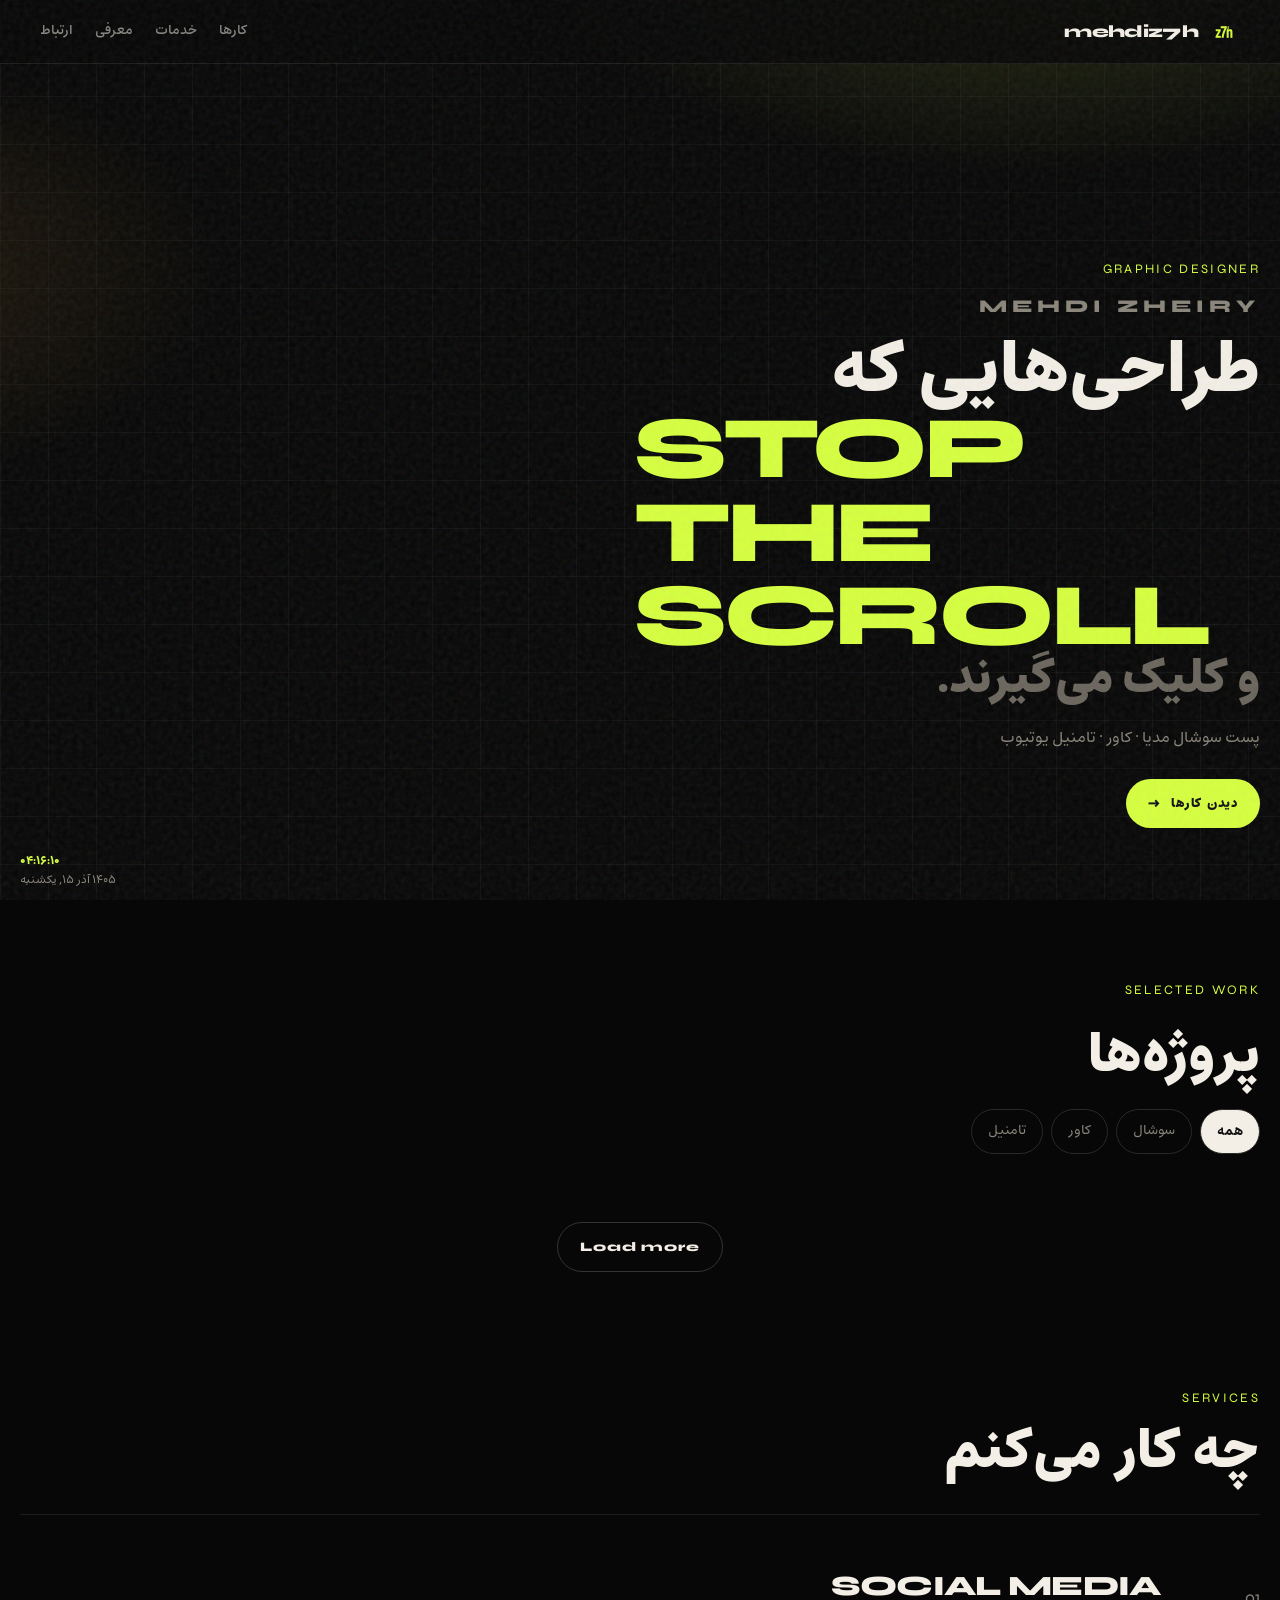
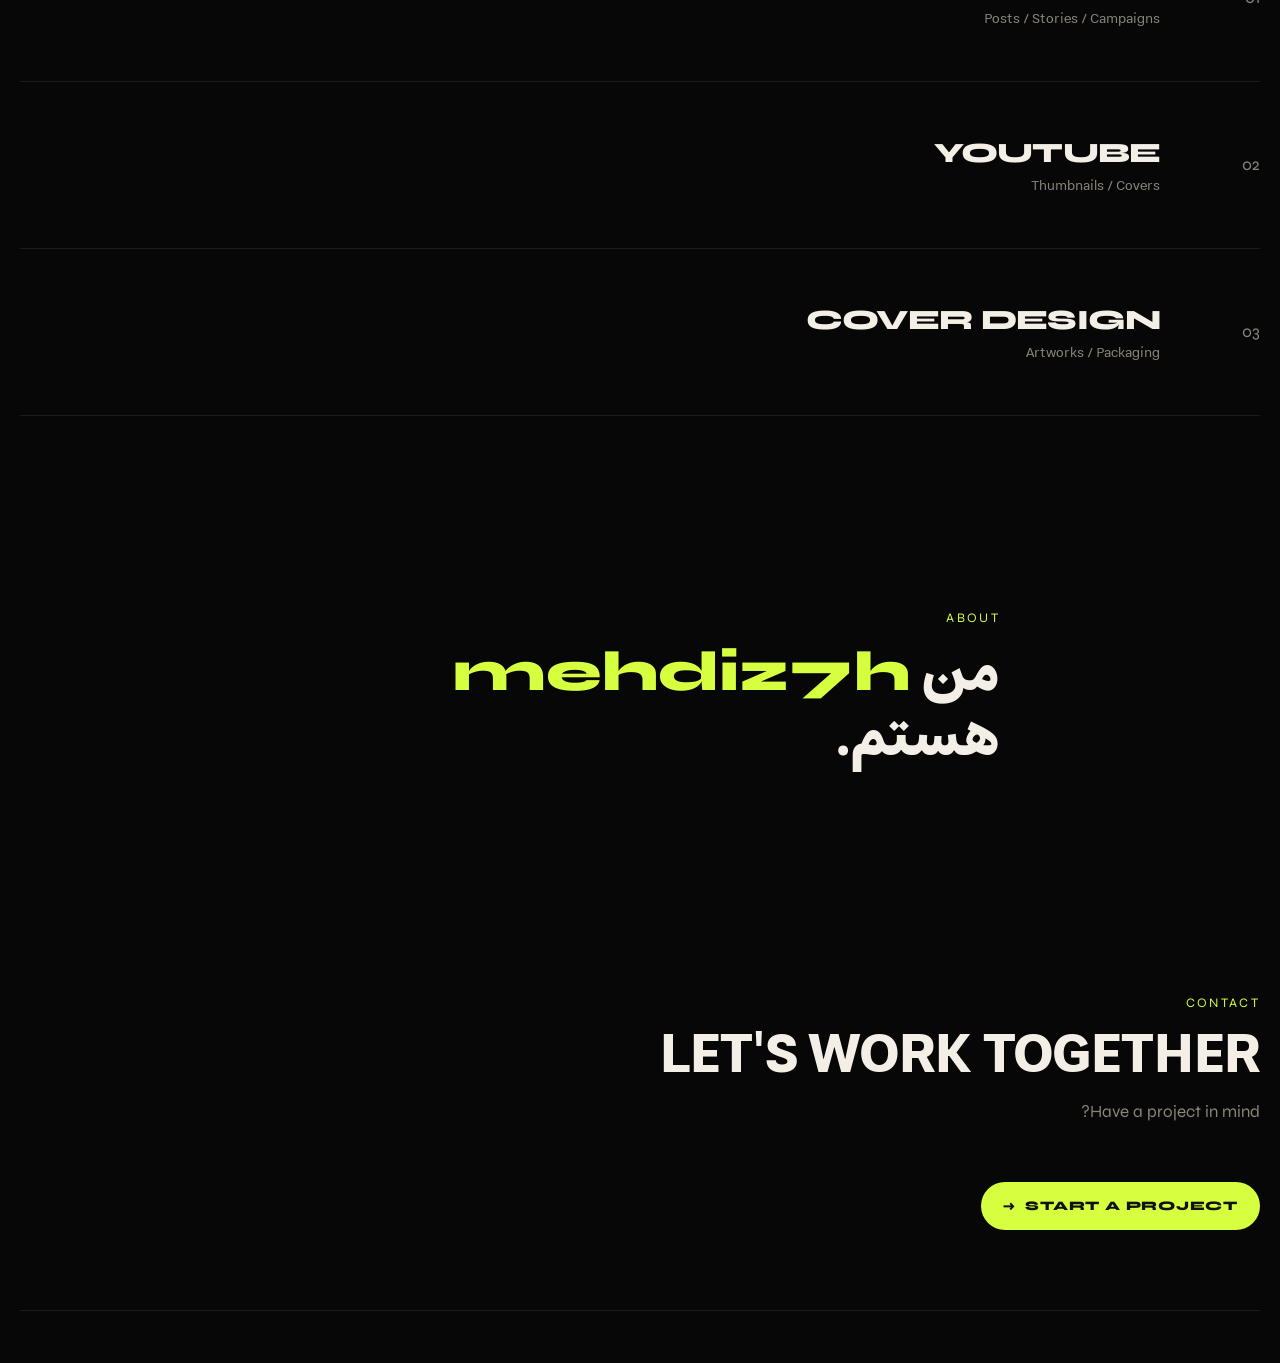
==== index.html @ a8fa2d60 "Fix hero collage ratios, restore grain/green wash, featured works in admin" ====
<!DOCTYPE html>
<html lang="fa" dir="rtl">
<head>
  <meta charset="UTF-8" />
  <meta name="viewport" content="width=device-width, initial-scale=1, viewport-fit=cover" />
  <title>MEHDI ZHEIRY — Graphic Designer</title>
  <meta name="description" content="Graphic designer — social posts, covers, YouTube thumbnails. mehdiz7h" />
  <meta property="og:title" content="MEHDI ZHEIRY — Graphic Designer" />
  <meta property="og:description" content="Social · Cover · YouTube. طراحی‌هایی که STOP THE SCROLL." />
  <meta property="og:image" content="/images/og.jpg" />
  <meta property="og:type" content="website" />
  <meta name="twitter:card" content="summary_large_image" />
  <link rel="icon" href="images/favicon.png" id="favicon" />
  <link rel="apple-touch-icon" href="images/apple-touch.png" />
  <link rel="preconnect" href="https://fonts.googleapis.com" />
  <link rel="preconnect" href="https://fonts.gstatic.com" crossorigin />
  <link href="https://fonts.googleapis.com/css2?family=Syne:wght@500;600;700;800&display=swap" rel="stylesheet" />
  <link rel="stylesheet" href="styles.css" />
</head>
<body>
  <div class="noise" aria-hidden="true"></div>
  <div class="progress" id="progress" aria-hidden="true"></div>
  <div class="cursor" id="cursor" aria-hidden="true"><span>VIEW<br>PROJECT</span></div>

  <header class="nav" id="nav">
    <a class="logo" href="#top">
      <img src="images/logo.png" alt="" id="logoimg" width="36" height="36" />
      <span id="brand">mehdiz7h</span>
    </a>
    <nav>
      <a href="#work" data-nav="work">کارها</a>
      <a href="#services" data-nav="services">خدمات</a>
      <a href="#about" data-nav="about">معرفی</a>
      <a href="#contact" data-nav="contact">ارتباط</a>
    </nav>
  </header>

  <main id="top">
    <section class="hero reveal">
      <div class="hero-copy">
        <p class="meta" id="eyebrow_en">Graphic Designer</p>
        <p class="display-name">MEHDI ZHEIRY</p>
        <h1>
          <span class="line fa" id="line1">طراحی‌هایی که</span>
          <span class="line en" id="line2" dir="ltr">STOP THE SCROLL</span>
          <span class="line fa faint" id="line3">و کلیک می‌گیرند.</span>
        </h1>
        <p class="lede" id="hero_meta">پست سوشال مدیا · کاور · تامنیل یوتیوب</p>
        <a class="btn" href="#work">دیدن کارها <span class="arr" aria-hidden="true">→</span></a>
      </div>
      <div class="hero-art" id="hero_art" aria-hidden="true"></div>
    </section>

    <section id="work" class="work">
      <div class="section-head reveal">
        <p class="kicker" id="work_kicker">Selected Work</p>
        <h2 id="work_title">پروژه‌ها</h2>
        <div class="filters" role="tablist">
          <button class="is-on" data-filter="all">همه</button>
          <button data-filter="social">سوشال</button>
          <button data-filter="cover">کاور</button>
          <button data-filter="yt">تامنیل</button>
        </div>
      </div>
      <div class="masonry" id="grid"></div>
      <div class="center">
        <button class="btn ghost" type="button" id="more">Load more</button>
      </div>
    </section>

    <section id="services" class="services">
      <p class="kicker reveal">Services</p>
      <h2 class="reveal">چه کار می‌کنم</h2>
      <div class="svc-rows">
        <a class="svc" href="#work" data-filter-jump="social">
          <span class="num">01</span>
          <div>
            <h3>SOCIAL MEDIA</h3>
            <p>Posts / Stories / Campaigns</p>
          </div>
          <img src="images/work-orange.webp" alt="" />
        </a>
        <a class="svc" href="#work" data-filter-jump="yt">
          <span class="num">02</span>
          <div>
            <h3>YOUTUBE</h3>
            <p>Thumbnails / Covers</p>
          </div>
          <img src="images/work-yt-subs.webp" alt="" />
        </a>
        <a class="svc" href="#work" data-filter-jump="cover">
          <span class="num">03</span>
          <div>
            <h3>COVER DESIGN</h3>
            <p>Artworks / Packaging</p>
          </div>
          <img src="images/cover-01.webp" alt="" />
        </a>
      </div>
    </section>

    <section id="about" class="about reveal">
      <p class="kicker" id="kicker">About</p>
      <h2 id="about_title">من <em>mehdiz7h</em> هستم.</h2>
      <p class="bio" id="bio"></p>
      <ul class="tags" id="tags"></ul>
    </section>

    <section id="contact" class="contact reveal">
      <p class="kicker" id="contact_kicker">Contact</p>
      <h2 id="contact_title">LET'S WORK TOGETHER</h2>
      <p class="bio" id="contact_text"></p>
      <p class="ask">Have a project in mind?</p>
      <div class="socials" id="socials"></div>
      <a class="btn" id="start_project" href="https://t.me/mehdiz7h" target="_blank" rel="noopener">START A PROJECT <span class="arr">→</span></a>
    </section>
  </main>

  <footer class="foot">
    <span id="fleft"></span>
    <span class="en" id="fright"></span>
  </footer>
  <div class="iran-clock" id="iran_clock"></div>

  <div class="lb" id="lb" hidden>
    <button class="lb-x" type="button" aria-label="بستن">×</button>
    <button class="lb-nav prev" type="button" aria-label="قبلی">←</button>
    <button class="lb-nav next" type="button" aria-label="بعدی">→</button>
    <img alt="" />
    <div class="lb-meta"><small></small><strong></strong></div>
  </div>

  <script src="app.js"></script>
</body>
</html>
---- styles.css ----
@font-face {
  font-family: "Estedad";
  src: url("fonts/Estedad-Regular.woff2") format("woff2");
  font-weight: 300 400;
  font-display: swap;
}
@font-face {
  font-family: "Estedad";
  src: url("fonts/Estedad-Medium.woff2") format("woff2");
  font-weight: 500;
  font-display: swap;
}
@font-face {
  font-family: "Estedad";
  src: url("fonts/Estedad-Bold.woff2") format("woff2");
  font-weight: 600 700;
  font-display: swap;
}
@font-face {
  font-family: "Estedad";
  src: url("fonts/Estedad-ExtraBold.woff2") format("woff2");
  font-weight: 800;
  font-display: swap;
}

:root {
  --bg: #070707;
  --ink: #f3efe6;
  --mute: #8a857a;
  --line: #1d1c1a;
  --acc: #d6ff3f;
  --font-fa: "Estedad", system-ui, sans-serif;
  --font-en: "Syne", "Estedad", sans-serif;
  --max: 1240px;
  --gutter: 20px;
  --radius: 2px;
  --ease: cubic-bezier(.2,.7,.2,1);
  --t: .28s;
  --safe-t: env(safe-area-inset-top, 0px);
  --safe-b: env(safe-area-inset-bottom, 0px);
}

* { box-sizing: border-box; margin: 0; padding: 0; }
html { scroll-behavior: smooth; -webkit-text-size-adjust: 100%; }
body {
  background-color: var(--bg);
  background-image:
    radial-gradient(900px 480px at 80% -10%, color-mix(in srgb, var(--acc) 18%, transparent), transparent 55%),
    radial-gradient(700px 420px at -10% 30%, rgba(80, 60, 20, .35), transparent 50%),
    linear-gradient(rgba(255,255,255,.035) 1px, transparent 1px),
    linear-gradient(90deg, rgba(255,255,255,.035) 1px, transparent 1px);
  background-size: auto, auto, 48px 48px, 48px 48px;
  background-attachment: fixed;
  color: var(--ink);
  font-family: var(--font-fa);
  font-size: 17px;
  line-height: 1.6;
  min-height: 100dvh;
  overflow-x: hidden;
}
.noise {
  pointer-events: none;
  position: fixed; inset: 0; z-index: 70;
  opacity: .08;
  background-image: url("data:image/svg+xml,%3Csvg viewBox='0 0 200 200' xmlns='http://www.w3.org/2000/svg'%3E%3Cfilter id='n'%3E%3CfeTurbulence type='fractalNoise' baseFrequency='.85' numOctaves='4' stitchTiles='stitch'/%3E%3C/filter%3E%3Crect width='100%25' height='100%25' filter='url(%23n)'/%3E%3C/svg%3E");
}
img { display: block; max-width: 100%; height: auto; }
a { color: inherit; text-decoration: none; }
button { font: inherit; color: inherit; background: none; border: 0; cursor: pointer; }
:focus-visible { outline: 2px solid var(--acc); outline-offset: 3px; }

.progress {
  position: fixed; top: 0; inset-inline: 0; height: 2px; z-index: 80;
  background: var(--acc); transform: scaleX(0); transform-origin: right center;
  pointer-events: none;
}
.cursor {
  display: none;
  position: fixed; z-index: 90; width: 88px; height: 88px; border-radius: 50%;
  border: 1px solid var(--acc); pointer-events: none;
  transform: translate(-50%,-50%); mix-blend-mode: difference;
  align-items: center; justify-content: center; text-align: center;
  font-family: var(--font-en); font-size: 9px; letter-spacing: .16em;
  opacity: 0; transition: opacity var(--t), width var(--t), height var(--t);
}
.cursor.on { opacity: 1; }
@media (pointer: fine) { .cursor { display: flex; } }

.nav {
  position: sticky; top: 0; z-index: 50;
  height: 64px;
  display: flex; align-items: center; justify-content: space-between;
  padding: 0 max(var(--gutter), calc((100% - var(--max)) / 2 + var(--gutter)));
  background: color-mix(in srgb, var(--bg) 88%, transparent);
  backdrop-filter: blur(12px);
  border-bottom: 1px solid var(--line);
}
.logo { display: flex; align-items: center; gap: 10px; font-family: var(--font-en); font-weight: 800; letter-spacing: -.04em; }
.logo img { width: 32px; height: 32px; object-fit: contain; border-radius: 6px; }
.nav nav { display: flex; gap: 22px; font-size: 14px; font-weight: 500; }
.nav nav a { opacity: .55; position: relative; padding: 8px 0; transition: opacity var(--t); }
.nav nav a:hover, .nav nav a.active { opacity: 1; font-weight: 700; }
.nav nav a.active::after {
  content: ""; position: absolute; inset-inline: 0; bottom: 2px; height: 1px; background: var(--acc);
}

.hero, .work, .services, .about, .contact, .foot, .case {
  width: min(var(--max), calc(100% - 2 * var(--gutter)));
  margin-inline: auto;
}
.hero {
  display: grid; grid-template-columns: 1.05fr .95fr; gap: 48px;
  align-items: end; min-height: calc(100dvh - 64px); padding: 48px 0 72px;
}
.meta, .kicker {
  font-family: var(--font-en); font-size: 13px; letter-spacing: .18em;
  text-transform: uppercase; color: var(--acc); margin-bottom: 12px;
}
.display-name {
  font-family: var(--font-en); font-weight: 800; font-size: clamp(14px, 1.4vw, 18px);
  letter-spacing: .28em; color: var(--mute); margin-bottom: 18px;
}
.hero h1 { font-weight: 800; line-height: .95; }
.hero .line { display: block; }
.hero .fa { font-size: clamp(40px, 6vw, 72px); }
.hero .en {
  font-family: var(--font-en); font-weight: 800; color: var(--acc);
  font-size: clamp(42px, 7vw, 88px); letter-spacing: -.05em;
  direction: ltr; unicode-bidi: isolate; text-align: left; white-space: pre-line;
}
.hero .faint { color: #6a655c; font-size: clamp(28px, 4vw, 48px); }
.lede { margin: 22px 0 28px; color: var(--mute); font-size: 16px; max-width: 36ch; }
.btn {
  display: inline-flex; align-items: center; gap: 10px;
  background: var(--acc); color: #111; font-weight: 800; font-family: var(--font-en);
  letter-spacing: .06em; padding: 14px 22px; border-radius: 999px; font-size: 13px;
}
.btn .arr { transition: transform var(--t); }
.btn:hover .arr { transform: translateX(-4px); }
.btn.ghost { background: transparent; color: var(--ink); border: 1px solid #333; }

.hero-art {
  display: grid;
  grid-template-columns: 1fr 1fr;
  gap: 14px;
  align-items: start;
}
.hero-art a {
  overflow: hidden; border: 1px solid #222; background: #0c0c0c;
  box-shadow: 0 16px 40px rgba(0,0,0,.4);
}
.hero-art img {
  width: 100%; height: 100%; object-fit: contain; background: #0c0c0c;
}
.hero-art a[data-ratio="16-9"] { aspect-ratio: 16/9; }
.hero-art a[data-ratio="4-5"] { aspect-ratio: 4/5; }
.hero-art a[data-ratio="9-16"] { aspect-ratio: 9/16; }
.hero-art a[data-ratio="1-1"] { aspect-ratio: 1/1; }

.section-head { padding: 80px 0 28px; display: grid; gap: 12px; }
.section-head h2, .services h2, .about h2, .contact h2 {
  font-size: clamp(40px, 5vw, 56px); font-weight: 800; line-height: 1.15;
}
.filters { display: flex; gap: 8px; flex-wrap: wrap; margin-top: 8px; }
.filters button {
  padding: 10px 16px; min-height: 44px; border: 1px solid #2a2a28; border-radius: 999px;
  font-size: 14px; color: var(--mute); transition: .25s var(--ease);
}
.filters button.is-on { background: var(--ink); color: #111; font-weight: 700; }

.masonry {
  display: grid; grid-template-columns: repeat(12, 1fr); gap: 16px; align-items: start;
}
.card {
  grid-column: span 4; position: relative; overflow: hidden; background: #111;
  display: block; opacity: 1; transform: none; transition: opacity .35s var(--ease), transform .35s var(--ease);
}
.card[data-ratio="16-9"] { grid-column: span 8; }
.card[data-ratio="9-16"] { grid-column: span 3; }
.card[data-ratio="4-5"] { grid-column: span 4; }
.card[data-ratio="1-1"] { grid-column: span 4; }
.card.is-off { display: none; }
.card .ph { aspect-ratio: 1; background: linear-gradient(90deg,#141414,#1c1c1c,#141414); background-size: 200% 100%; animation: sk 1.2s linear infinite; }
.card[data-ratio="16-9"] .ph { aspect-ratio: 16/9; }
.card[data-ratio="9-16"] .ph { aspect-ratio: 9/16; }
.card[data-ratio="4-5"] .ph { aspect-ratio: 4/5; }
@keyframes sk { to { background-position: -200% 0; } }
.card img { width: 100%; height: auto; display: block; transition: transform .5s var(--ease); }
.card .ov {
  position: absolute; inset: 0; display: flex; flex-direction: column; justify-content: flex-end;
  padding: 18px; background: linear-gradient(transparent, rgba(0,0,0,.72));
  opacity: 0; transition: opacity var(--t);
}
.card .ov small { font-family: var(--font-en); letter-spacing: .14em; text-transform: uppercase; color: var(--acc); font-size: 11px; }
.card .ov b { font-size: 18px; }
.card .ov em { font-style: normal; font-size: 12px; color: #bbb; font-family: var(--font-en); }
@media (hover:hover) and (pointer:fine) {
  .card:hover img { transform: scale(1.03); }
  .card:hover .ov { opacity: 1; }
}
.center { text-align: center; padding: 40px 0 20px; }

.services { padding: 96px 0; }
.svc-rows { margin-top: 28px; border-top: 1px solid var(--line); }
.svc {
  display: grid; grid-template-columns: 80px 1fr 180px; gap: 20px; align-items: center;
  padding: 28px 0; border-bottom: 1px solid var(--line); position: relative; overflow: hidden;
}
.svc .num { font-family: var(--font-en); color: var(--mute); }
.svc h3 { font-family: var(--font-en); font-size: 28px; font-weight: 800; letter-spacing: -.03em; }
.svc p { color: var(--mute); font-size: 14px; }
.svc img {
  width: 180px; height: 110px; object-fit: cover; opacity: 0; transform: translateX(12px);
  transition: .35s var(--ease);
}
@media (hover:hover) { .svc:hover img { opacity: 1; transform: none; } }

.about { padding: 96px 0; max-width: 720px; margin-inline: auto; }
.about em { font-style: normal; font-family: var(--font-en); color: var(--acc); }
.bio { font-size: 18px; color: #c8c3b8; max-width: 42ch; line-height: 1.9; }
.tags { display: flex; flex-wrap: wrap; gap: 8px; list-style: none; margin-top: 28px; }
.tags li { border: 1px solid #2c2b28; padding: 8px 14px; border-radius: 999px; font-family: var(--font-en); font-size: 12px; color: var(--mute); }

.contact { padding: 96px 0 80px; }
.ask { font-family: var(--font-en); color: var(--mute); margin: 8px 0 28px; }
.socials { display: grid; grid-template-columns: repeat(auto-fill, minmax(220px,1fr)); gap: 12px; margin: 20px 0 28px; }
.soc { display: flex; gap: 12px; align-items: center; border: 1px solid #2a2a28; padding: 12px; border-radius: 16px; }
.soc-logo { width: 48px; height: 48px; border-radius: 12px; background: var(--acc); display: grid; place-items: center; flex: none; }
.soc-logo img { width: 28px; height: 28px; object-fit: contain; }
.soc-id { font-family: var(--font-en); font-weight: 500; direction: ltr; }
.soc-meta small { color: var(--acc); font-size: 12px; display: block; }
.soc-fallback { color: #111; font-weight: 800; font-family: var(--font-en); }

.foot {
  display: flex; justify-content: space-between; gap: 12px; flex-wrap: wrap;
  padding: 24px 0 calc(28px + var(--safe-b)); border-top: 1px solid var(--line); color: var(--mute); font-size: 13px;
}
.iran-clock {
  position: fixed; bottom: calc(10px + var(--safe-b)); inset-inline-end: var(--gutter);
  font-size: 12px; color: var(--mute); text-align: end; z-index: 40; pointer-events: none;
}
.iran-clock b { display: block; color: var(--acc); }

.reveal { opacity: 0; transform: translateY(16px); animation: in .5s var(--ease) forwards; }
@keyframes in { to { opacity: 1; transform: none; } }

.lb { position: fixed; inset: 0; z-index: 100; background: rgba(0,0,0,.92); display: grid; place-items: center; padding: 8vh 6vw; }
.lb[hidden] { display: none; }
.lb img { max-width: 92vw; max-height: 78vh; width: auto; height: auto; object-fit: contain; cursor: zoom-in; }
.lb img.zoom { transform: scale(1.45); cursor: zoom-out; }
.lb-x { position: absolute; top: 16px; inset-inline-start: 18px; font-size: 2rem; }
.lb-nav { position: absolute; top: 50%; transform: translateY(-50%); font-size: 1.6rem; padding: 12px; }
.lb-nav.prev { inset-inline-start: 12px; }
.lb-nav.next { inset-inline-end: 12px; }
.lb-meta { position: absolute; bottom: 20px; inset-inline: 20px; display: flex; gap: 10px; }

.case { padding: 40px 0 80px; }
.case .hero-img { width: 100%; aspect-ratio: 16/9; object-fit: cover; background: #111; margin: 24px 0 32px; }
.case-meta { display: flex; gap: 24px; flex-wrap: wrap; color: var(--mute); font-size: 13px; font-family: var(--font-en); margin-bottom: 40px; }
.case h1 { font-size: clamp(40px, 6vw, 72px); font-weight: 800; }
.case h3 { font-family: var(--font-en); letter-spacing: .16em; color: var(--acc); font-size: 13px; margin: 40px 0 12px; }
.case-nav { display: flex; justify-content: space-between; gap: 16px; margin-top: 56px; border-top: 1px solid var(--line); padding-top: 24px; font-family: var(--font-en); }
.more-grid { display: grid; grid-template-columns: repeat(3,1fr); gap: 12px; margin-top: 16px; }
.err-page { min-height: 80dvh; display: grid; place-items: center; text-align: center; padding: 40px; }
.err-page h1 { font-family: var(--font-en); font-size: 96px; color: var(--acc); }

@media (max-width: 900px) {
  .hero { grid-template-columns: 1fr; min-height: auto; padding-top: 32px; }
  .hero-art { grid-template-columns: 1fr 1fr; }
  .card, .card[data-ratio="16-9"], .card[data-ratio="9-16"], .card[data-ratio="4-5"], .card[data-ratio="1-1"] {
    grid-column: span 12;
  }
  .svc { grid-template-columns: 48px 1fr; }
  .svc img { display: none; }
  .nav nav { gap: 12px; font-size: 13px; }
  .more-grid { grid-template-columns: 1fr; }
  .cursor { display: none !important; }
}
@media (prefers-reduced-motion: reduce) {
  *, *::before, *::after { animation: none !important; transition: none !important; }
  .reveal { opacity: 1; transform: none; }
}
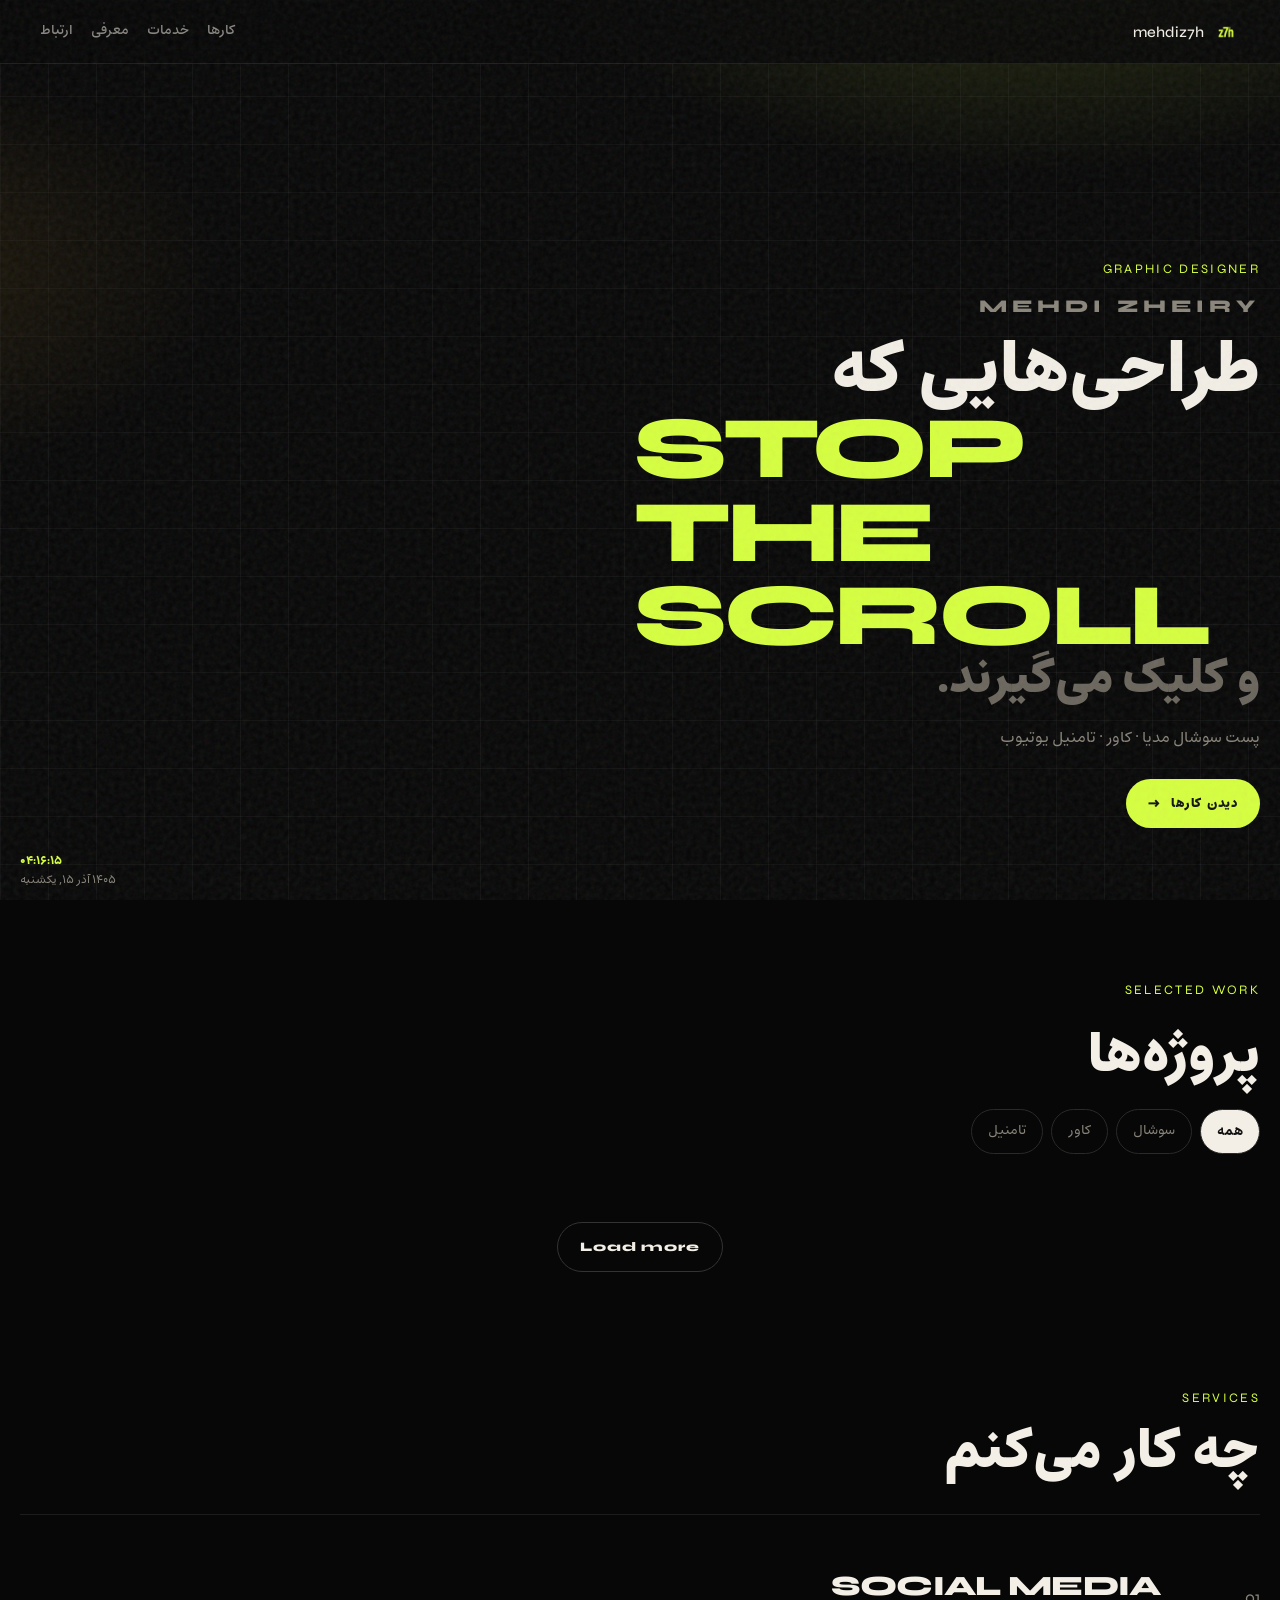
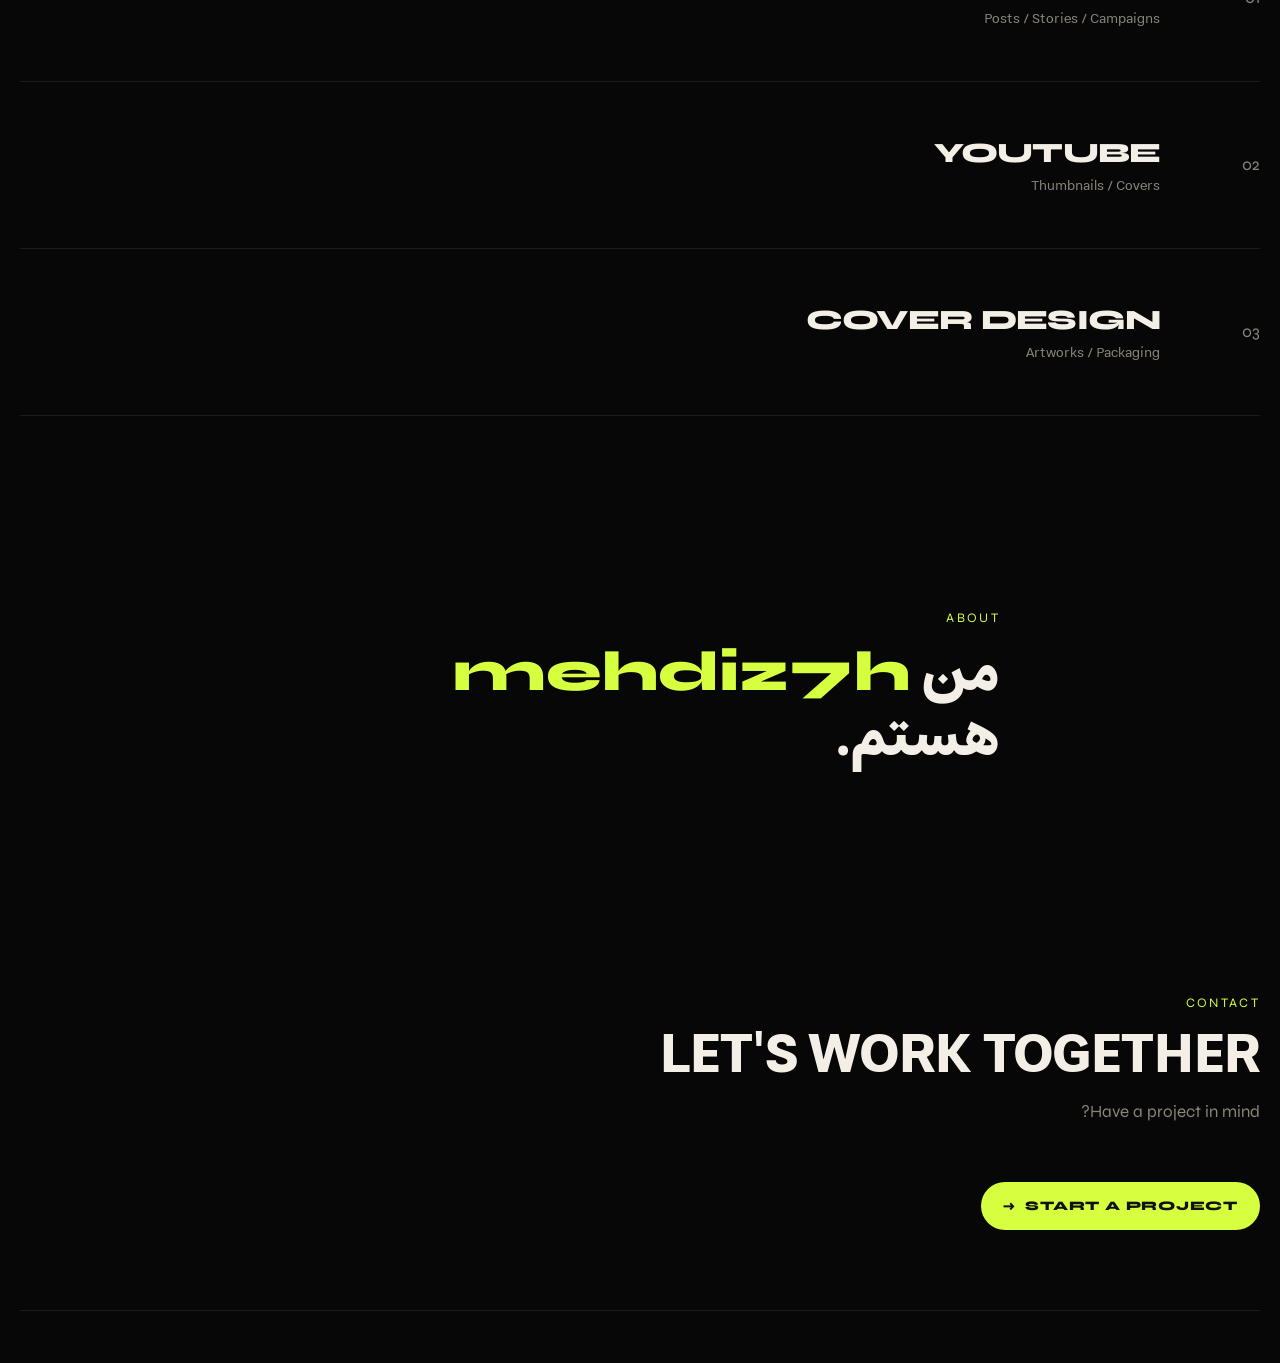
==== commit 9659e938: "Show smaller lighter mehdiz7h on phone; round photos without clipping" ====
--- a/index.html
+++ b/index.html
@@ -15,7 +15,7 @@
   <link rel="preconnect" href="https://fonts.googleapis.com" />
   <link rel="preconnect" href="https://fonts.gstatic.com" crossorigin />
   <link href="https://fonts.googleapis.com/css2?family=Syne:wght@500;600;700;800&display=swap" rel="stylesheet" />
-  <link rel="stylesheet" href="styles.css" />
+  <link rel="stylesheet" href="styles.css?v=20260904b" />
 </head>
 <body>
   <div class="noise" aria-hidden="true"></div>
--- a/styles.css
+++ b/styles.css
@@ -88,16 +88,17 @@
 
 .nav {
   position: sticky; top: 0; z-index: 50;
-  height: 64px;
-  display: flex; align-items: center; justify-content: space-between;
+  min-height: 64px;
+  display: flex; align-items: center; justify-content: space-between; gap: 12px;
   padding: 0 max(var(--gutter), calc((100% - var(--max)) / 2 + var(--gutter)));
   background: color-mix(in srgb, var(--bg) 88%, transparent);
   backdrop-filter: blur(12px);
   border-bottom: 1px solid var(--line);
 }
-.logo { display: flex; align-items: center; gap: 10px; font-family: var(--font-en); font-weight: 800; letter-spacing: -.04em; }
-.logo img { width: 32px; height: 32px; object-fit: contain; border-radius: 6px; }
-.nav nav { display: flex; gap: 22px; font-size: 14px; font-weight: 500; }
+.logo { display: flex; align-items: center; gap: 8px; font-family: var(--font-en); font-weight: 500; letter-spacing: 0; min-width: 0; flex: none; }
+.logo img { width: 28px; height: 28px; object-fit: contain; border-radius: 6px; flex: none; }
+.logo span { white-space: nowrap; font-size: 15px; font-weight: 500; }
+.nav nav { display: flex; gap: 18px; font-size: 14px; font-weight: 500; flex: none; }
 .nav nav a { opacity: .55; position: relative; padding: 8px 0; transition: opacity var(--t); }
 .nav nav a:hover, .nav nav a.active { opacity: 1; font-weight: 700; }
 .nav nav a.active::after {
@@ -144,18 +145,107 @@
   grid-template-columns: 1fr 1fr;
   gap: 14px;
   align-items: start;
+  direction: ltr;
+}
+.hero-art.placed {
+  display: block;
+  position: relative;
+  aspect-ratio: 1 / 1;
+  min-height: 280px;
 }
 .hero-art a {
-  overflow: hidden; border: 1px solid #222; background: #0c0c0c;
-  box-shadow: 0 16px 40px rgba(0,0,0,.4);
-}
-.hero-art img {
-  width: 100%; height: 100%; object-fit: contain; background: #0c0c0c;
+  overflow: visible;
+  border: 0;
+  background: transparent;
+}
+.hero-art.placed a {
+  position: absolute;
+  aspect-ratio: auto;
+  left: 4%;
+  top: 8%;
+  width: 44%;
+  height: 54%;
+  border: 0;
+  border-radius: 0;
+  overflow: visible;
+  background: transparent;
+  box-shadow: none;
+  transition: left .55s var(--ease), top .55s var(--ease), width .55s var(--ease), height .55s var(--ease);
+}
+.hero-art .spin {
+  display: block;
+  width: 100%;
+  height: 100%;
+  transform-origin: center;
+  transition: transform .5s var(--ease);
+  overflow: visible;
+}
+.hero-art img,
+.hero-art.placed img {
+  width: 100%;
+  height: 100%;
+  object-fit: contain;
+  background: transparent;
+  border-radius: 18px;
+  box-shadow: 0 16px 36px rgba(0,0,0,.5);
 }
 .hero-art a[data-ratio="16-9"] { aspect-ratio: 16/9; }
 .hero-art a[data-ratio="4-5"] { aspect-ratio: 4/5; }
 .hero-art a[data-ratio="9-16"] { aspect-ratio: 9/16; }
 .hero-art a[data-ratio="1-1"] { aspect-ratio: 1/1; }
+.hero-art.placed a { aspect-ratio: auto; }
+
+.hero-art.placed a:nth-child(1) {
+  left: 2%; top: 6%; width: 46%; height: 56%;
+  z-index: 1;
+}
+.hero-art.placed a:nth-child(1) .spin { animation: wig1 6.2s ease-in-out infinite; }
+.hero-art.placed a:nth-child(2) {
+  left: 52%; top: 2%; width: 46%; height: 54%;
+  z-index: 2;
+}
+.hero-art.placed a:nth-child(2) .spin { animation: wig2 7s ease-in-out infinite; }
+.hero-art.placed a:nth-child(3) {
+  left: 4%; top: 44%; width: 44%; height: 54%;
+  z-index: 3;
+}
+.hero-art.placed a:nth-child(3) .spin { animation: wig3 5.6s ease-in-out infinite; }
+.hero-art.placed a:nth-child(4) {
+  left: 50%; top: 42%; width: 46%; height: 56%;
+  z-index: 4;
+}
+.hero-art.placed a:nth-child(4) .spin { animation: wig4 6.8s ease-in-out infinite; }
+@keyframes wig1 {
+  0%, 100% { transform: rotate(-6deg); }
+  50% { transform: rotate(-3deg); }
+}
+@keyframes wig2 {
+  0%, 100% { transform: rotate(5deg); }
+  50% { transform: rotate(2deg); }
+}
+@keyframes wig3 {
+  0%, 100% { transform: rotate(-3deg); }
+  50% { transform: rotate(0deg); }
+}
+@keyframes wig4 {
+  0%, 100% { transform: rotate(7deg); }
+  50% { transform: rotate(3deg); }
+}
+
+@media (hover: hover) and (pointer: fine) {
+  .hero-art.placed:hover a {
+    left: var(--hx, 22%);
+    top: var(--hy, 14%);
+    width: var(--hw, 56%);
+    height: var(--hh, 70%);
+    z-index: var(--hz, 2);
+    box-shadow: none;
+  }
+  .hero-art.placed:hover .spin {
+    animation: none;
+    transform: none;
+  }
+}
 
 .section-head { padding: 80px 0 28px; display: grid; gap: 12px; }
 .section-head h2, .services h2, .about h2, .contact h2 {
@@ -267,12 +357,14 @@
 @media (max-width: 900px) {
   .hero { grid-template-columns: 1fr; min-height: auto; padding-top: 32px; }
   .hero-art { grid-template-columns: 1fr 1fr; }
+  .nav nav { gap: 8px; font-size: 12px; }
+  .logo span { display: inline; font-size: 12px; font-weight: 400; letter-spacing: 0; }
+  .hero-art.placed a .spin { animation-duration: 8s; }
   .card, .card[data-ratio="16-9"], .card[data-ratio="9-16"], .card[data-ratio="4-5"], .card[data-ratio="1-1"] {
     grid-column: span 12;
   }
   .svc { grid-template-columns: 48px 1fr; }
   .svc img { display: none; }
-  .nav nav { gap: 12px; font-size: 13px; }
   .more-grid { grid-template-columns: 1fr; }
   .cursor { display: none !important; }
 }
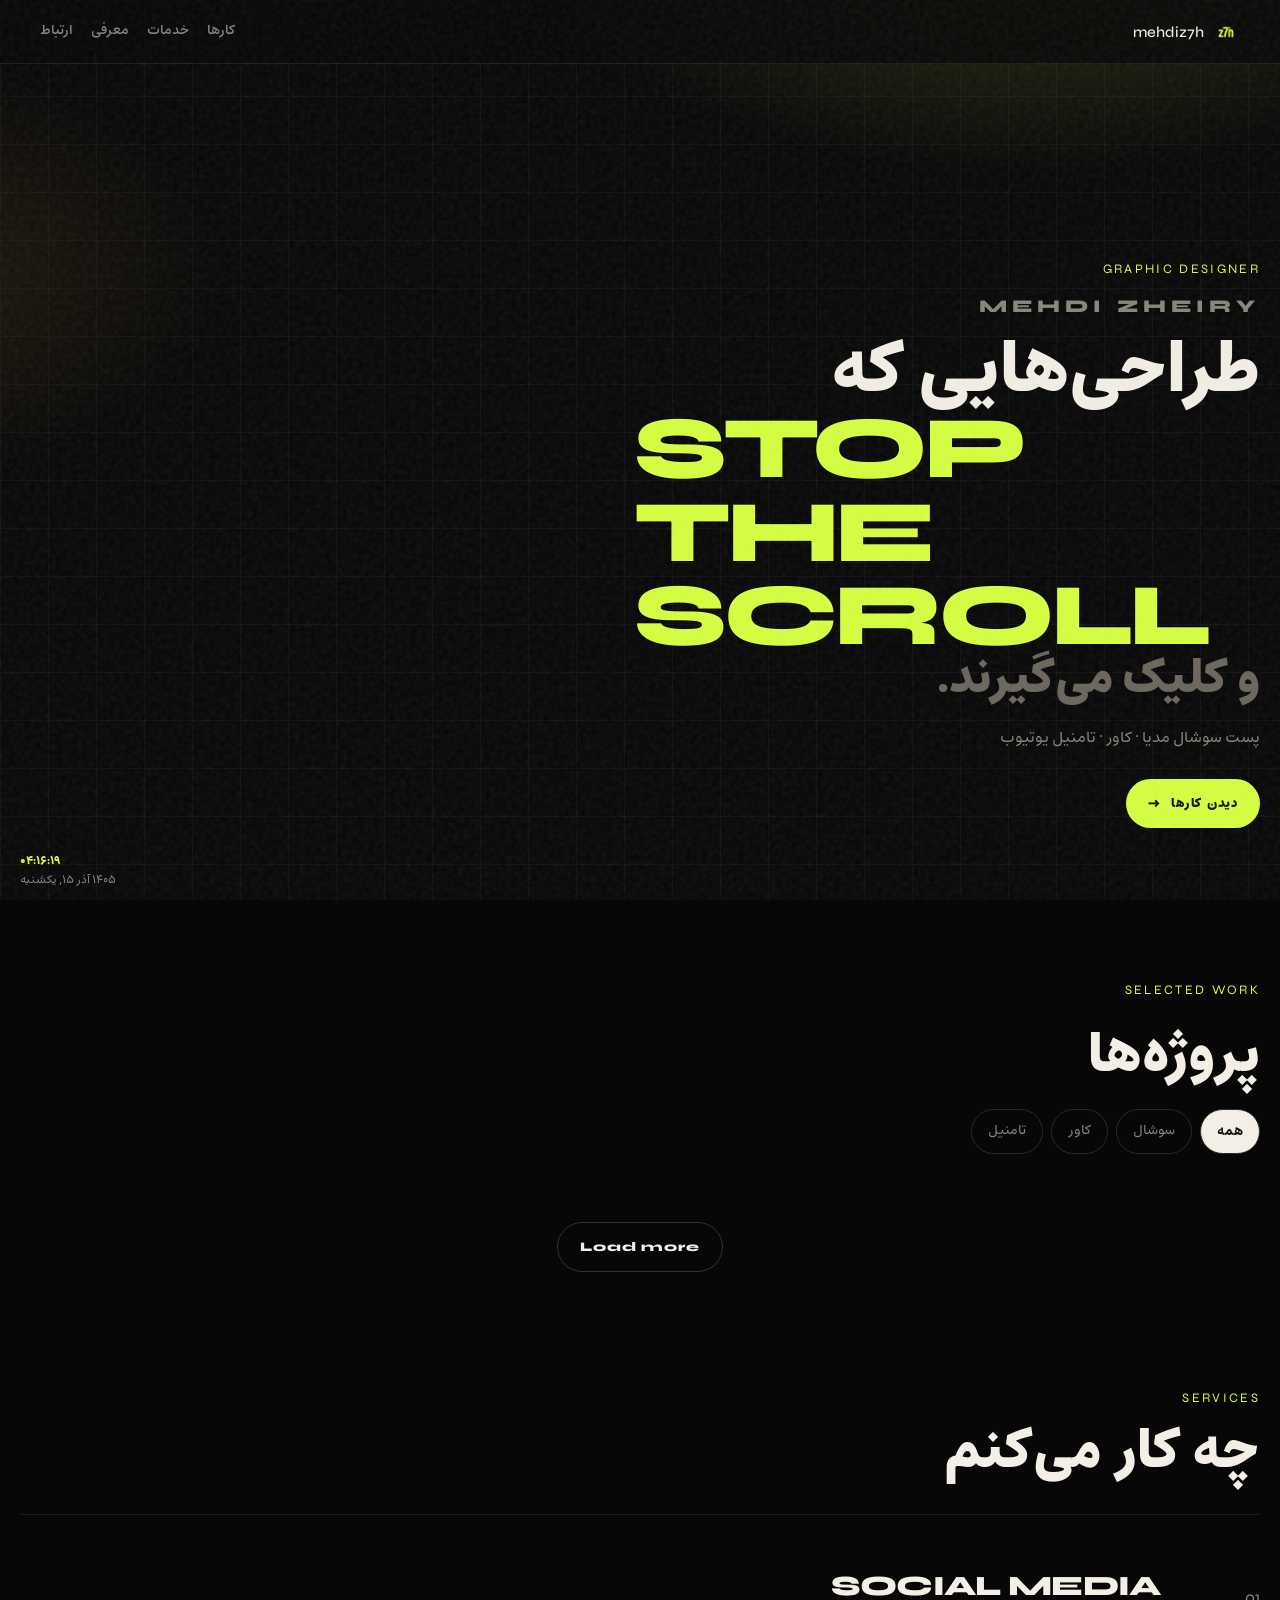
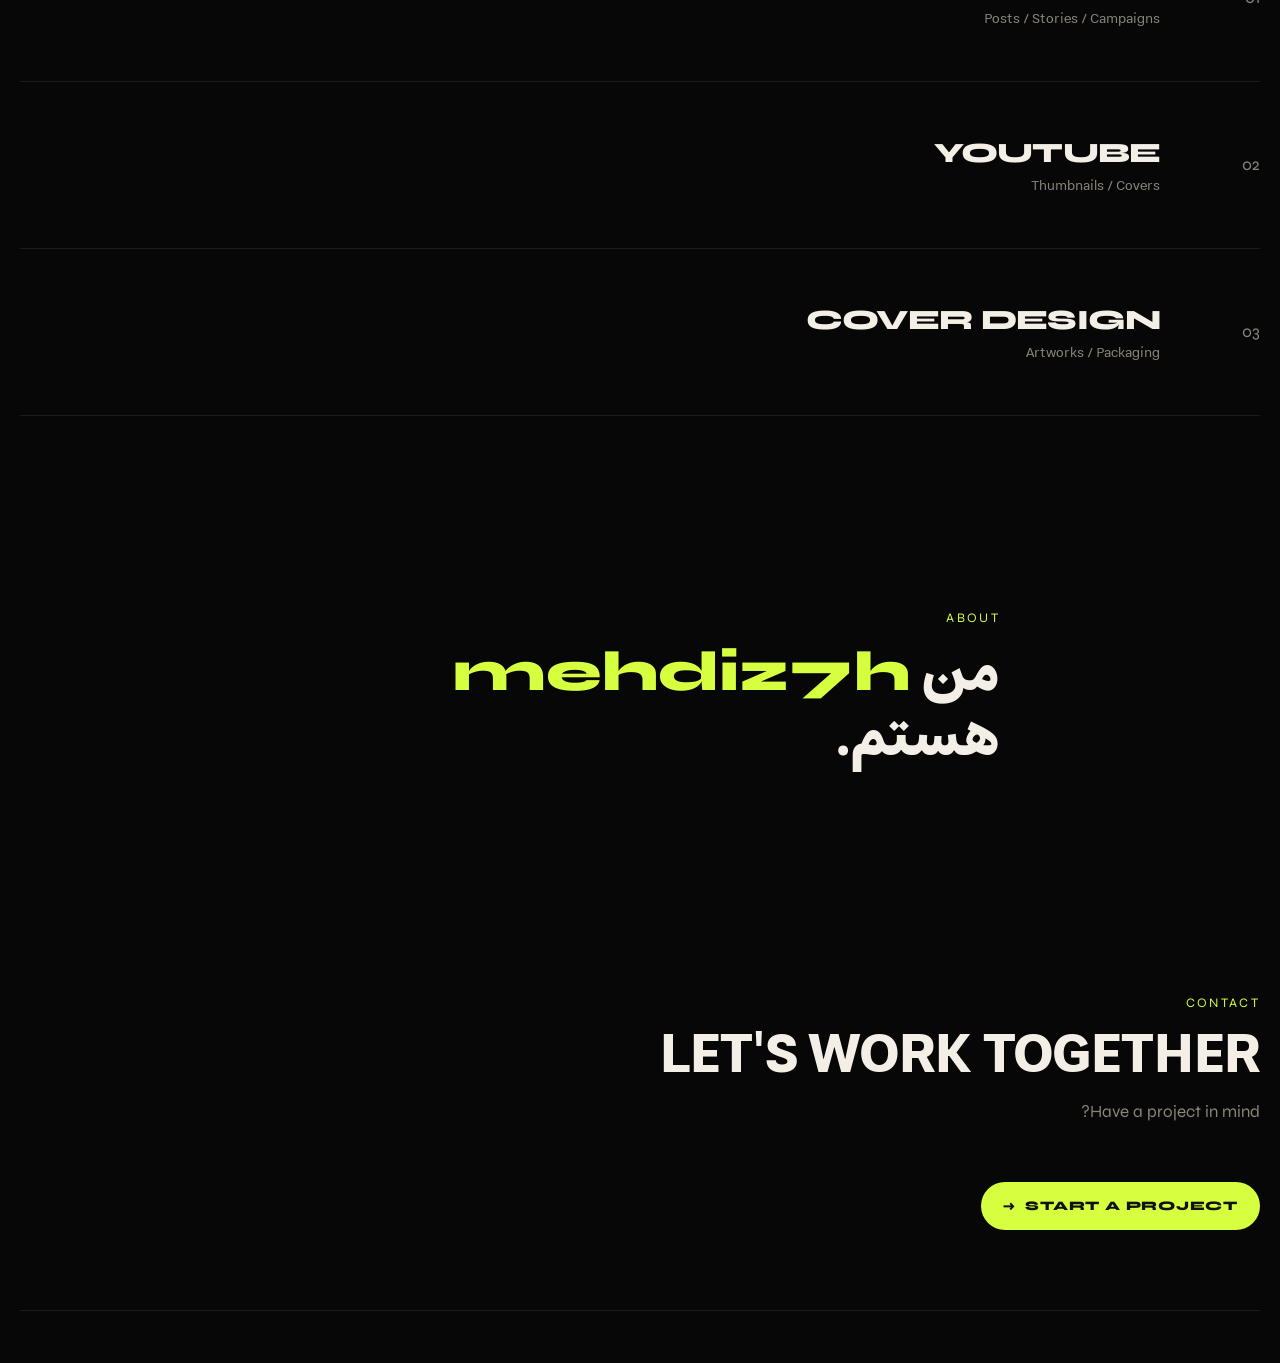
==== commit d7965429: "Round every collage photo; keep Syne 500 for brand text" ====
--- a/index.html
+++ b/index.html
@@ -15,7 +15,7 @@
   <link rel="preconnect" href="https://fonts.googleapis.com" />
   <link rel="preconnect" href="https://fonts.gstatic.com" crossorigin />
   <link href="https://fonts.googleapis.com/css2?family=Syne:wght@500;600;700;800&display=swap" rel="stylesheet" />
-  <link rel="stylesheet" href="styles.css?v=20260904b" />
+  <link rel="stylesheet" href="styles.css?v=20260904c" />
 </head>
 <body>
   <div class="noise" aria-hidden="true"></div>
--- a/styles.css
+++ b/styles.css
@@ -95,9 +95,9 @@
   backdrop-filter: blur(12px);
   border-bottom: 1px solid var(--line);
 }
-.logo { display: flex; align-items: center; gap: 8px; font-family: var(--font-en); font-weight: 500; letter-spacing: 0; min-width: 0; flex: none; }
+.logo { display: flex; align-items: center; gap: 8px; font-family: "Syne", sans-serif; font-weight: 500; letter-spacing: 0; min-width: 0; flex: none; }
 .logo img { width: 28px; height: 28px; object-fit: contain; border-radius: 6px; flex: none; }
-.logo span { white-space: nowrap; font-size: 15px; font-weight: 500; }
+.logo span { white-space: nowrap; font-family: "Syne", sans-serif; font-size: 15px; font-weight: 500; font-synthesis: none; }
 .nav nav { display: flex; gap: 18px; font-size: 14px; font-weight: 500; flex: none; }
 .nav nav a { opacity: .55; position: relative; padding: 8px 0; transition: opacity var(--t); }
 .nav nav a:hover, .nav nav a.active { opacity: 1; font-weight: 700; }
@@ -173,20 +173,23 @@
   transition: left .55s var(--ease), top .55s var(--ease), width .55s var(--ease), height .55s var(--ease);
 }
 .hero-art .spin {
-  display: block;
+  display: flex;
+  align-items: center;
+  justify-content: center;
   width: 100%;
   height: 100%;
   transform-origin: center;
   transition: transform .5s var(--ease);
   overflow: visible;
 }
-.hero-art img,
 .hero-art.placed img {
-  width: 100%;
-  height: 100%;
+  width: auto !important;
+  height: auto !important;
+  max-width: 100%;
+  max-height: 100%;
   object-fit: contain;
   background: transparent;
-  border-radius: 18px;
+  border-radius: 20px;
   box-shadow: 0 16px 36px rgba(0,0,0,.5);
 }
 .hero-art a[data-ratio="16-9"] { aspect-ratio: 16/9; }
@@ -358,7 +361,7 @@
   .hero { grid-template-columns: 1fr; min-height: auto; padding-top: 32px; }
   .hero-art { grid-template-columns: 1fr 1fr; }
   .nav nav { gap: 8px; font-size: 12px; }
-  .logo span { display: inline; font-size: 12px; font-weight: 400; letter-spacing: 0; }
+  .logo span { display: inline; font-family: "Syne", sans-serif; font-size: 13px; font-weight: 500; letter-spacing: 0; }
   .hero-art.placed a .spin { animation-duration: 8s; }
   .card, .card[data-ratio="16-9"], .card[data-ratio="9-16"], .card[data-ratio="4-5"], .card[data-ratio="1-1"] {
     grid-column: span 12;
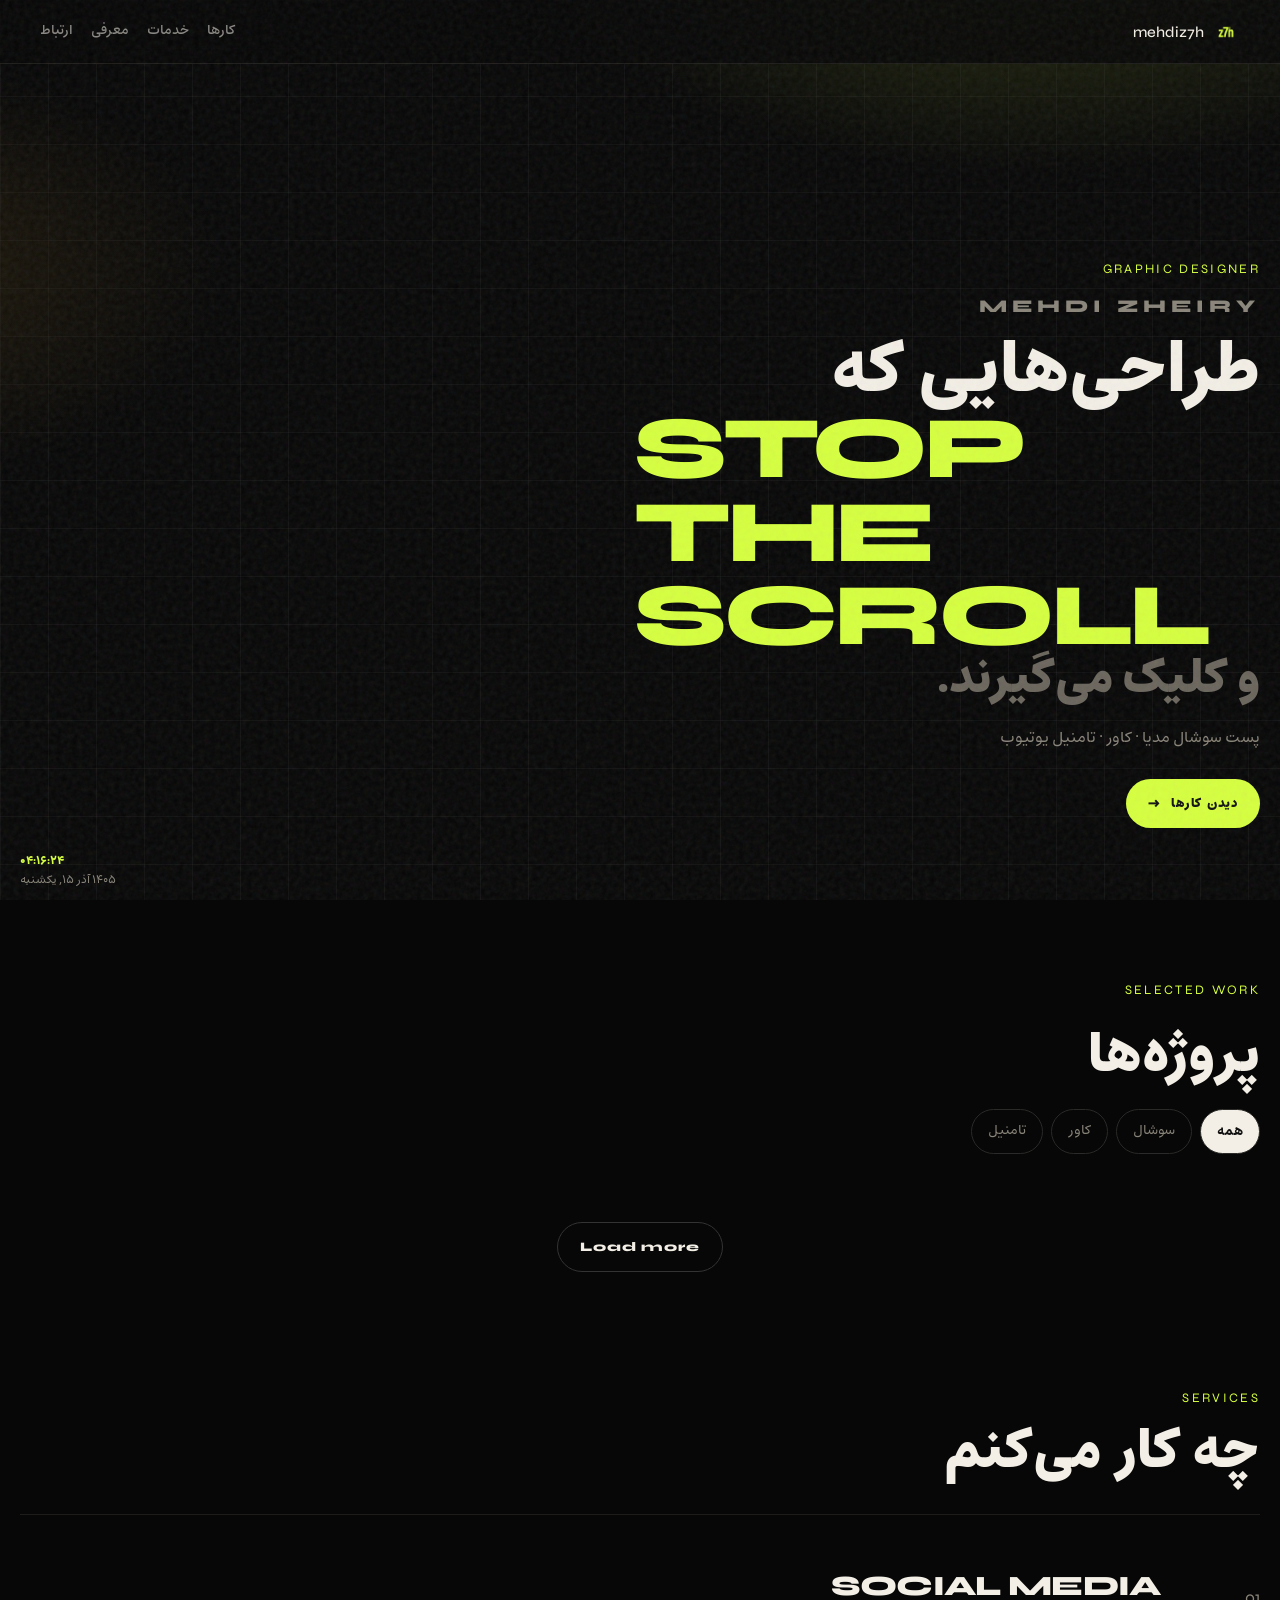
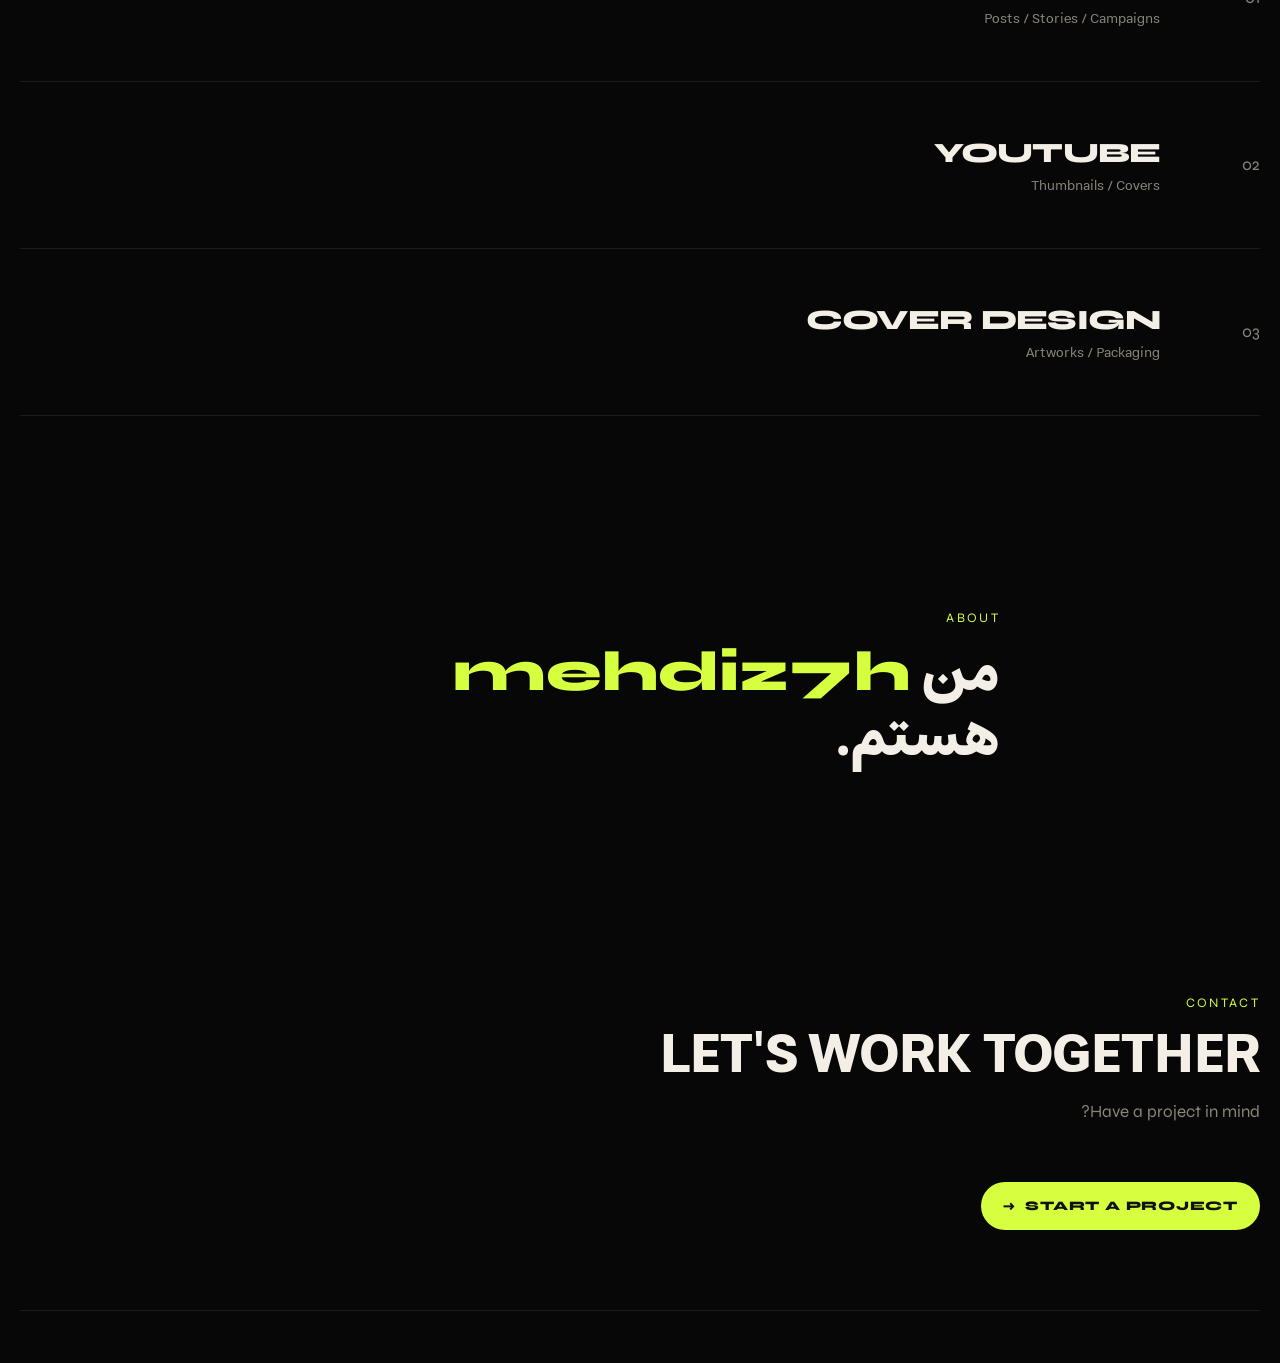
==== commit cb6d2921: "Before-after slider, idea image, eyedropper colors on project pages" ====
--- a/index.html
+++ b/index.html
@@ -15,7 +15,7 @@
   <link rel="preconnect" href="https://fonts.googleapis.com" />
   <link rel="preconnect" href="https://fonts.gstatic.com" crossorigin />
   <link href="https://fonts.googleapis.com/css2?family=Syne:wght@500;600;700;800&display=swap" rel="stylesheet" />
-  <link rel="stylesheet" href="styles.css?v=20260904c" />
+  <link rel="stylesheet" href="styles.css?v=20260904d" />
 </head>
 <body>
   <div class="noise" aria-hidden="true"></div>
--- a/styles.css
+++ b/styles.css
@@ -348,7 +348,44 @@
 .lb-meta { position: absolute; bottom: 20px; inset-inline: 20px; display: flex; gap: 10px; }
 
 .case { padding: 40px 0 80px; }
-.case .hero-img { width: 100%; aspect-ratio: 16/9; object-fit: cover; background: #111; margin: 24px 0 32px; }
+.case .hero-img {
+  width: 100%; max-height: 78vh; height: auto; aspect-ratio: auto;
+  object-fit: contain; background: transparent; margin: 24px 0 32px; border-radius: 12px;
+}
+.case .idea-img, .case .finals img {
+  width: 100%; max-height: 80vh; object-fit: contain; background: transparent;
+  margin: 12px 0 20px; border-radius: 12px;
+}
+.case .finals { display: grid; gap: 16px; }
+.ba {
+  position: relative; direction: ltr; margin: 24px 0 32px;
+  overflow: hidden; border-radius: 12px; user-select: none; touch-action: none;
+  background: #111;
+}
+.ba-final { width: 100%; height: auto; display: block; }
+.ba-clip {
+  position: absolute; inset: 0 auto 0 0; width: var(--p, 50%);
+  overflow: hidden;
+}
+.ba-clip img {
+  height: 100%; width: auto; max-width: none;
+  min-width: 100%; object-fit: cover; object-position: left center;
+}
+.ba-line {
+  position: absolute; top: 0; bottom: 0; width: 3px; background: var(--acc);
+  transform: translateX(-50%); pointer-events: none; z-index: 2;
+}
+.ba-line::after {
+  content: ""; position: absolute; top: 50%; left: 50%;
+  width: 28px; height: 28px; border: 2px solid var(--acc); border-radius: 50%;
+  transform: translate(-50%,-50%); background: #111;
+}
+.ba-range {
+  position: absolute; inset: 0; width: 100%; height: 100%; margin: 0;
+  opacity: 0; cursor: ew-resize; z-index: 3;
+}
+.swatches { display: flex; gap: 12px; margin: 8px 0 28px; }
+.swatch { width: 48px; height: 48px; border-radius: 12px; border: 1px solid #333; }
 .case-meta { display: flex; gap: 24px; flex-wrap: wrap; color: var(--mute); font-size: 13px; font-family: var(--font-en); margin-bottom: 40px; }
 .case h1 { font-size: clamp(40px, 6vw, 72px); font-weight: 800; }
 .case h3 { font-family: var(--font-en); letter-spacing: .16em; color: var(--acc); font-size: 13px; margin: 40px 0 12px; }
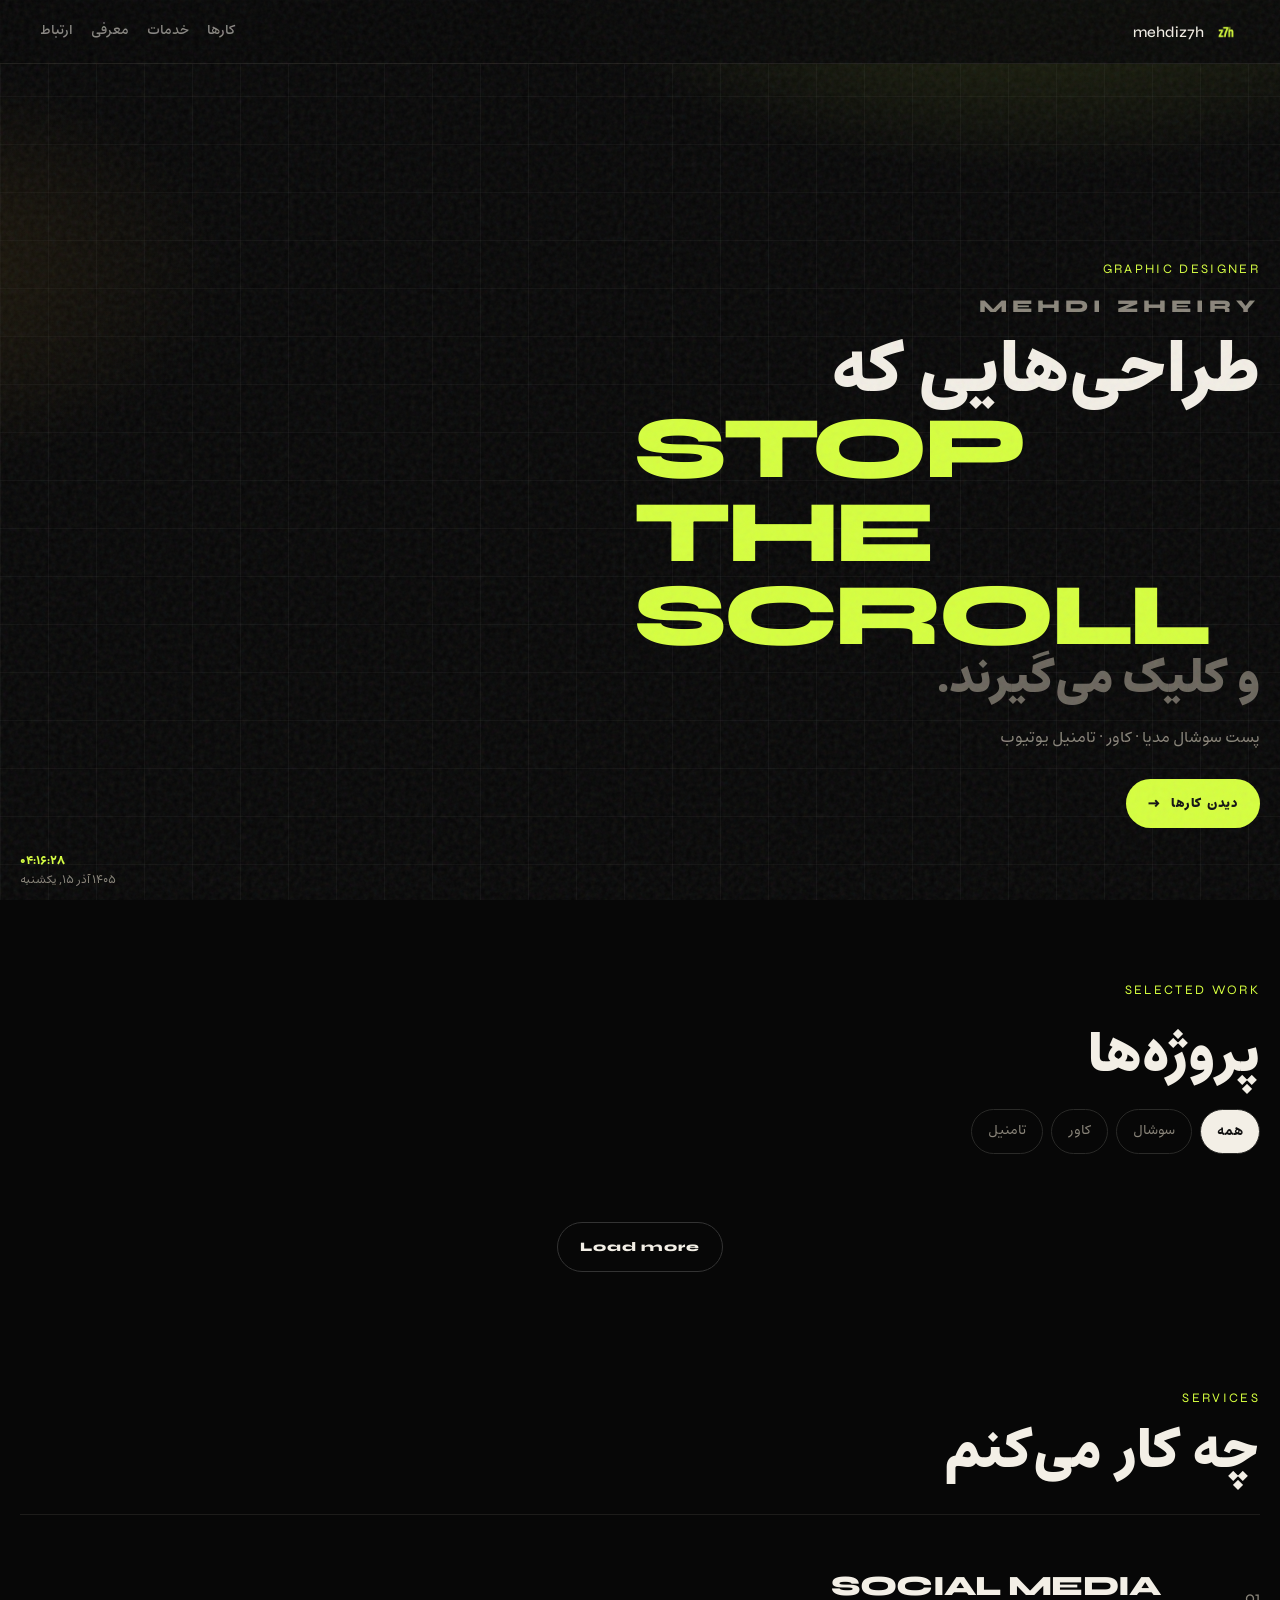
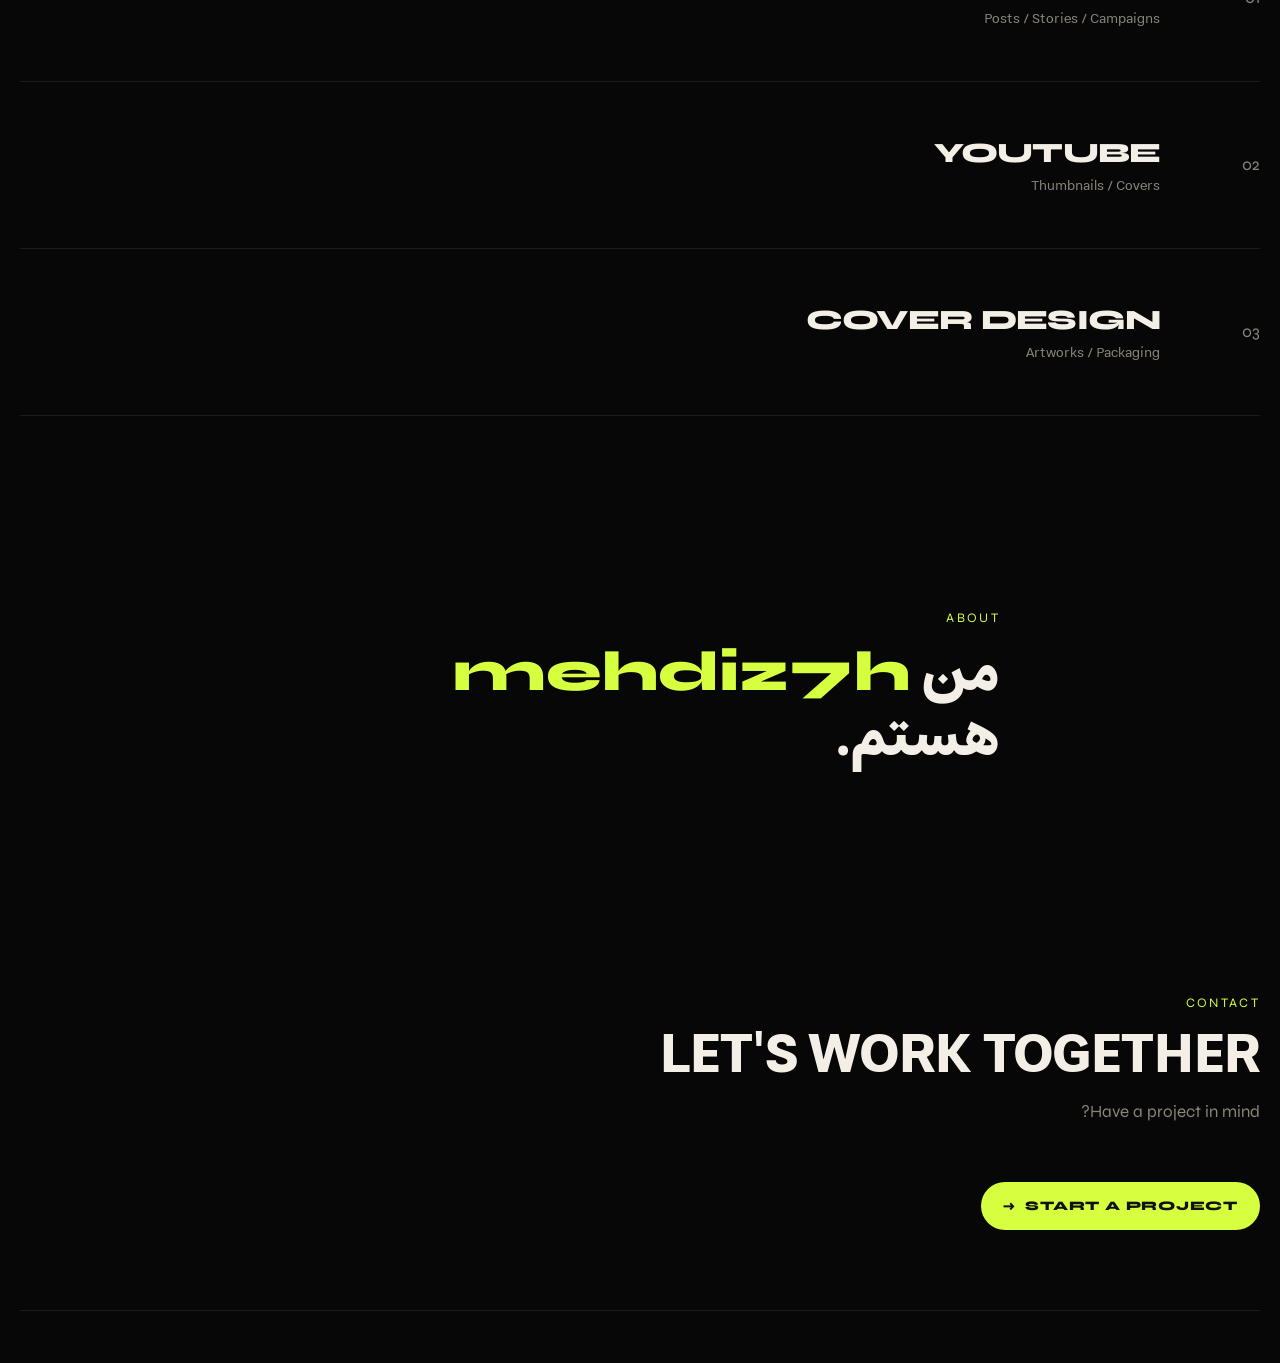
==== commit 58e4220d: "Working color picker, drop FINAL DESIGN, thumbnail route for faster images" ====
--- a/index.html
+++ b/index.html
@@ -15,7 +15,7 @@
   <link rel="preconnect" href="https://fonts.googleapis.com" />
   <link rel="preconnect" href="https://fonts.gstatic.com" crossorigin />
   <link href="https://fonts.googleapis.com/css2?family=Syne:wght@500;600;700;800&display=swap" rel="stylesheet" />
-  <link rel="stylesheet" href="styles.css?v=20260904d" />
+  <link rel="stylesheet" href="styles.css?v=20260904e" />
 </head>
 <body>
   <div class="noise" aria-hidden="true"></div>
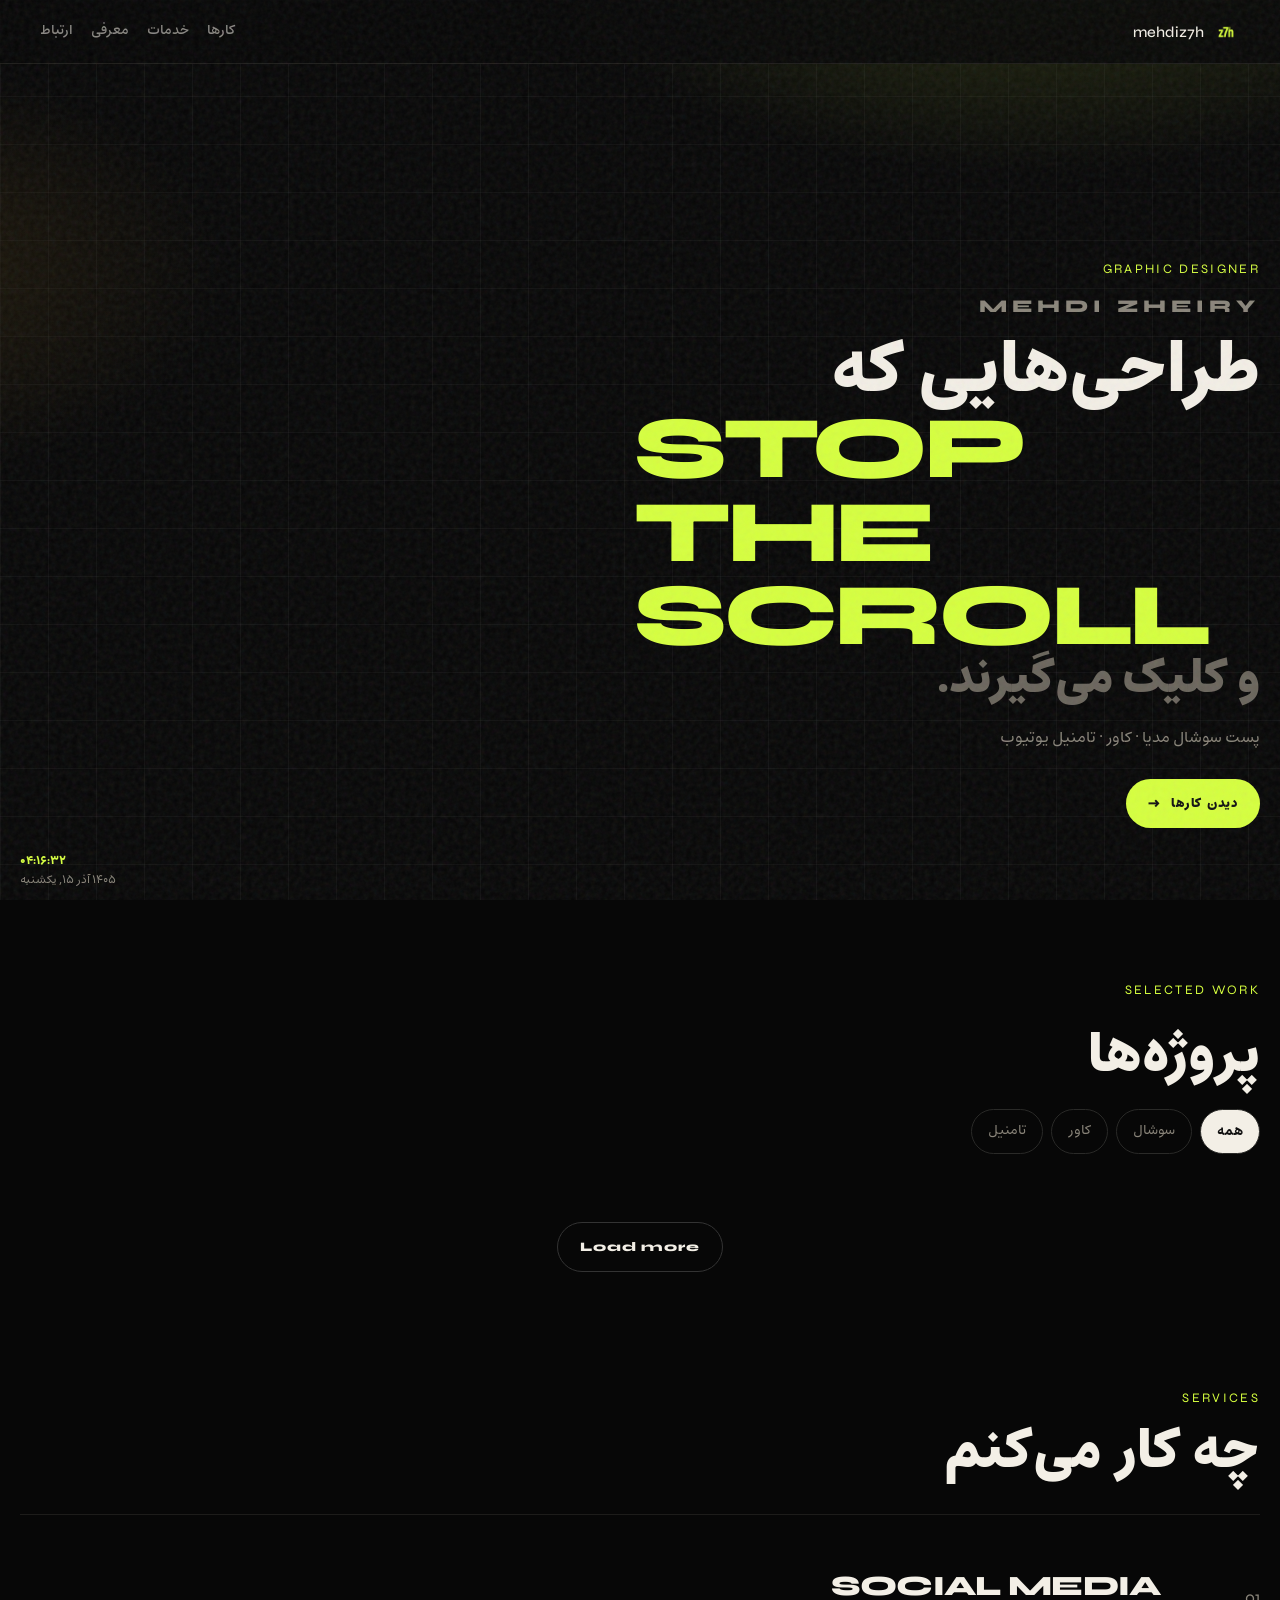
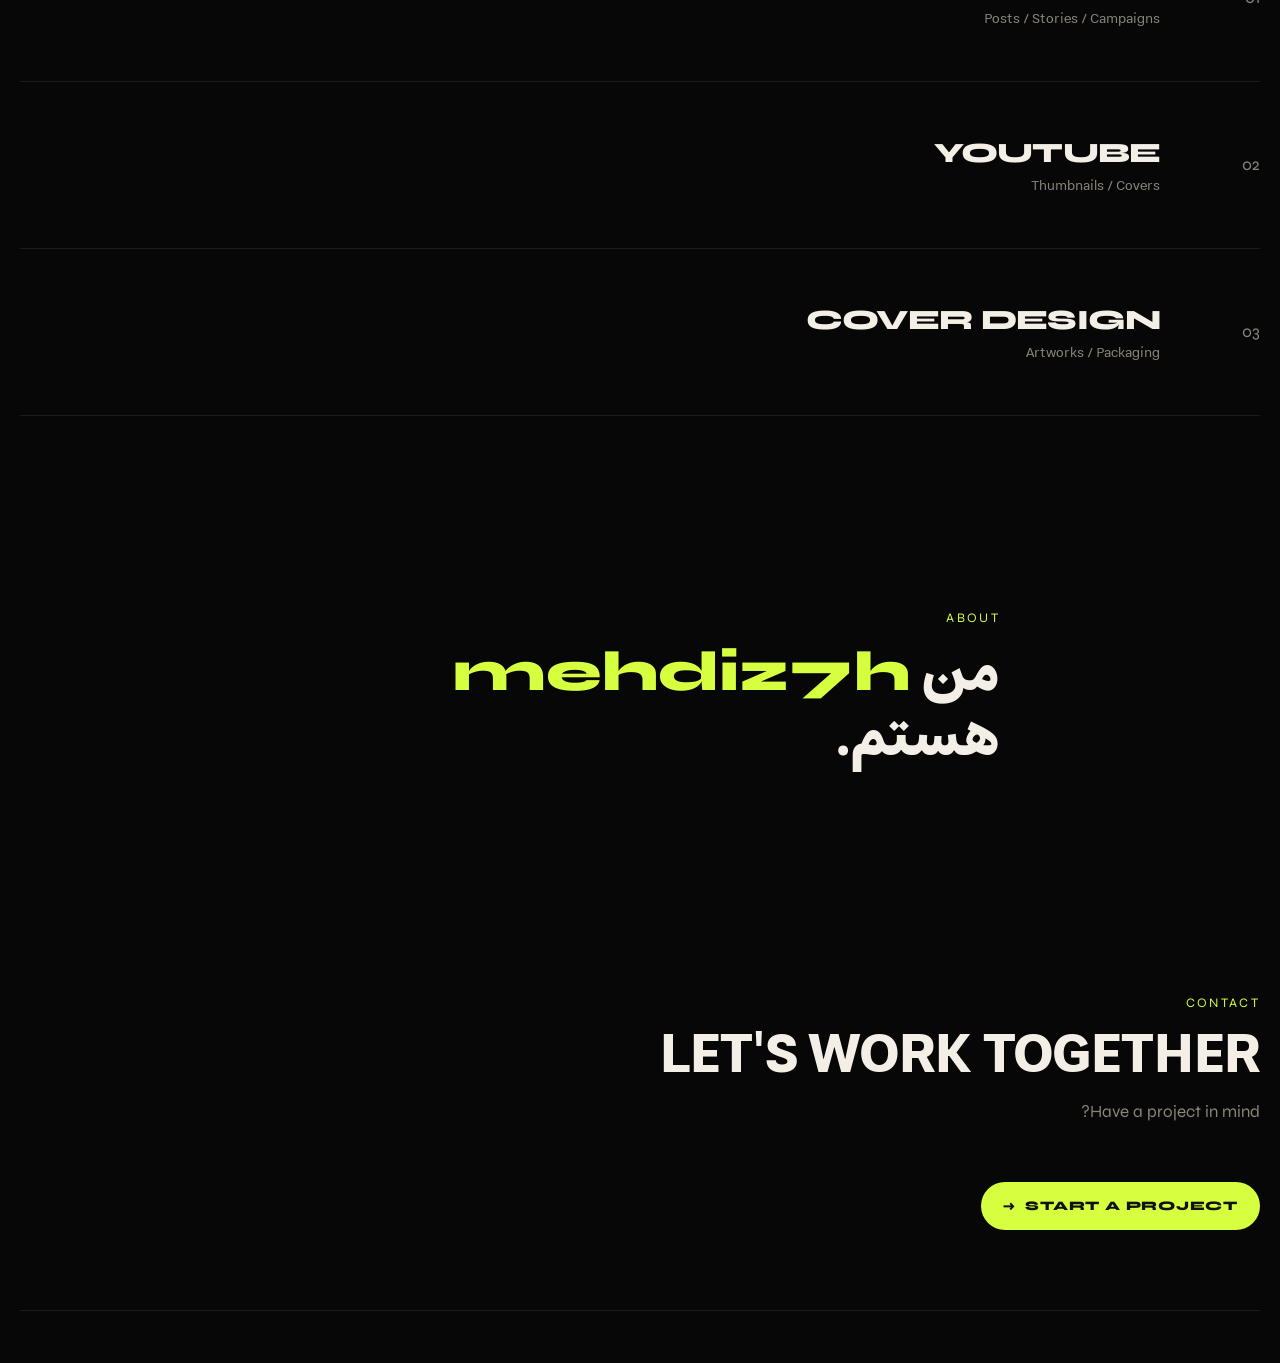
==== commit 12accd16: "Native color squares with eyedropper; fix more-projects images; thumb fallback" ====
--- a/index.html
+++ b/index.html
@@ -15,7 +15,7 @@
   <link rel="preconnect" href="https://fonts.googleapis.com" />
   <link rel="preconnect" href="https://fonts.gstatic.com" crossorigin />
   <link href="https://fonts.googleapis.com/css2?family=Syne:wght@500;600;700;800&display=swap" rel="stylesheet" />
-  <link rel="stylesheet" href="styles.css?v=20260904e" />
+  <link rel="stylesheet" href="styles.css?v=20260904f" />
 </head>
 <body>
   <div class="noise" aria-hidden="true"></div>
--- a/styles.css
+++ b/styles.css
@@ -391,6 +391,8 @@
 .case h3 { font-family: var(--font-en); letter-spacing: .16em; color: var(--acc); font-size: 13px; margin: 40px 0 12px; }
 .case-nav { display: flex; justify-content: space-between; gap: 16px; margin-top: 56px; border-top: 1px solid var(--line); padding-top: 24px; font-family: var(--font-en); }
 .more-grid { display: grid; grid-template-columns: repeat(3,1fr); gap: 12px; margin-top: 16px; }
+.more-grid a { display: block; background: #111; border-radius: 10px; overflow: hidden; }
+.more-grid img { width: 100%; height: 140px; object-fit: cover; display: block; }
 .err-page { min-height: 80dvh; display: grid; place-items: center; text-align: center; padding: 40px; }
 .err-page h1 { font-family: var(--font-en); font-size: 96px; color: var(--acc); }
 
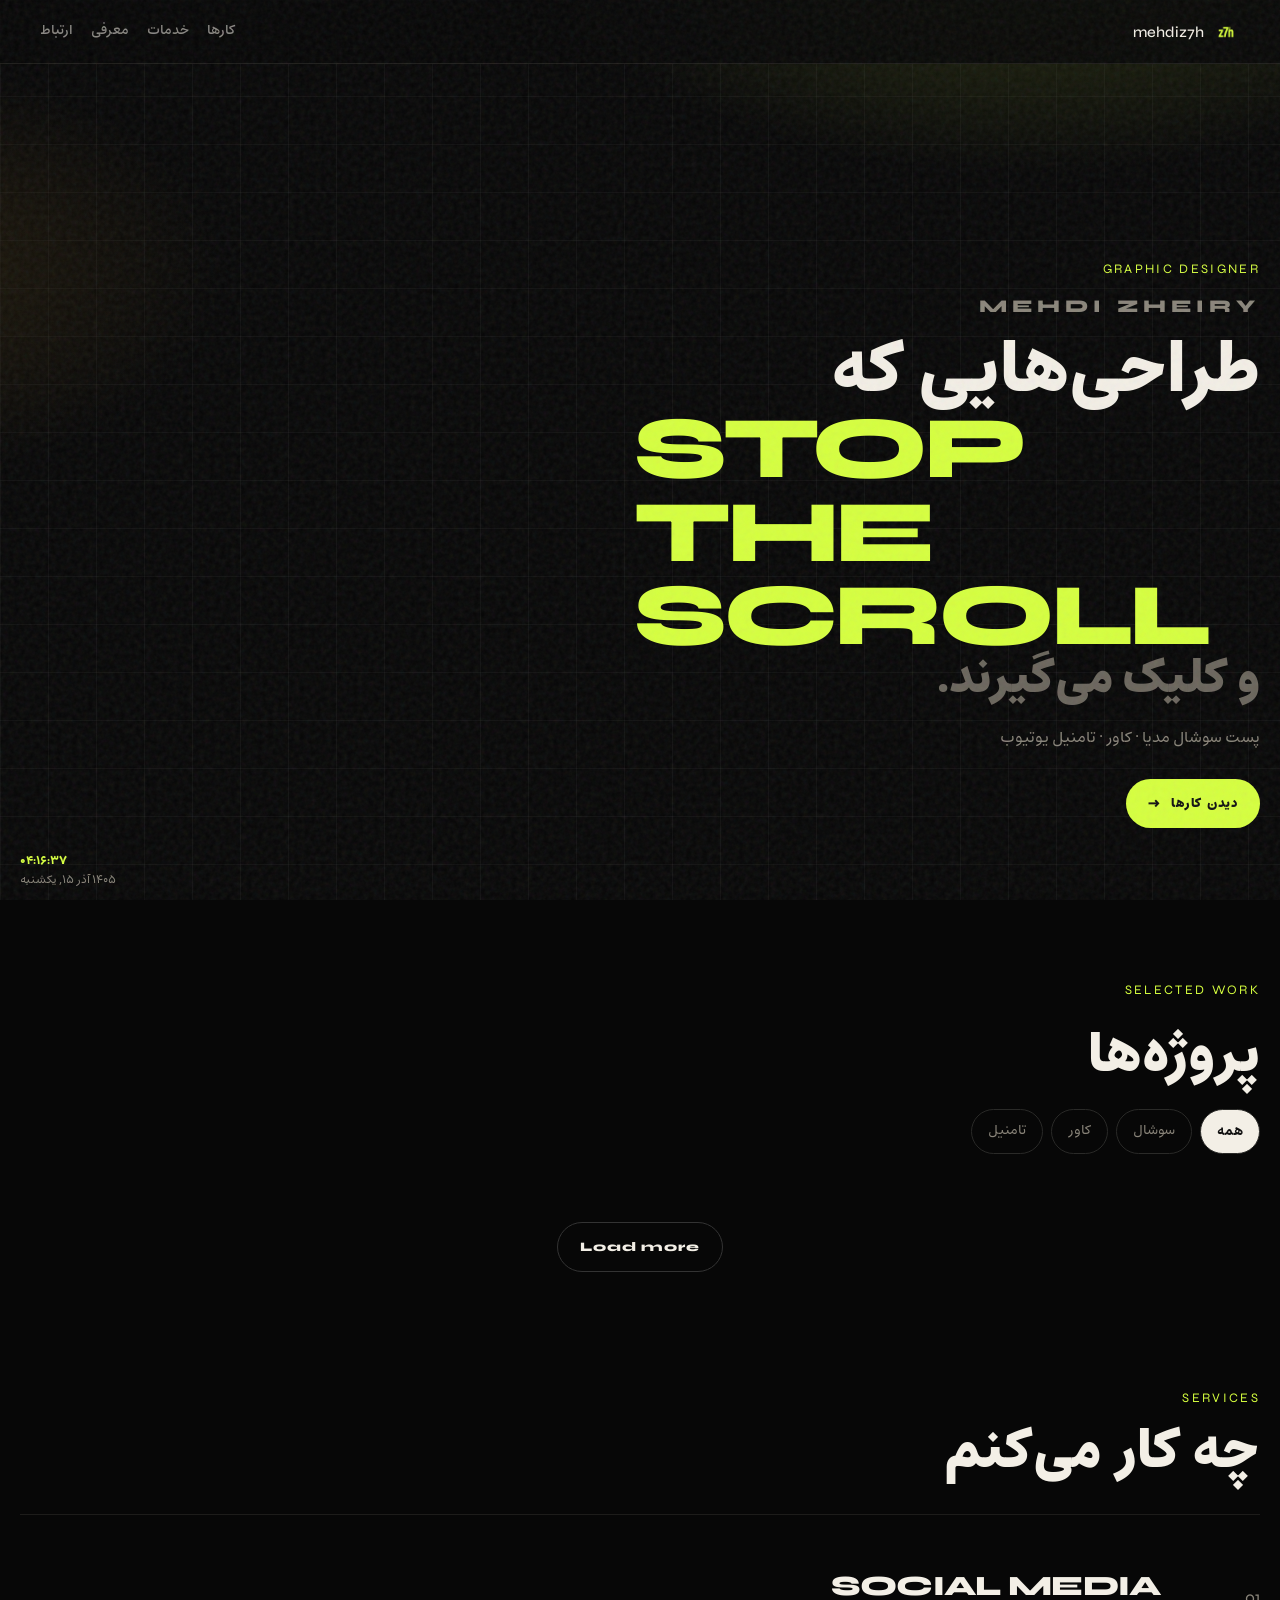
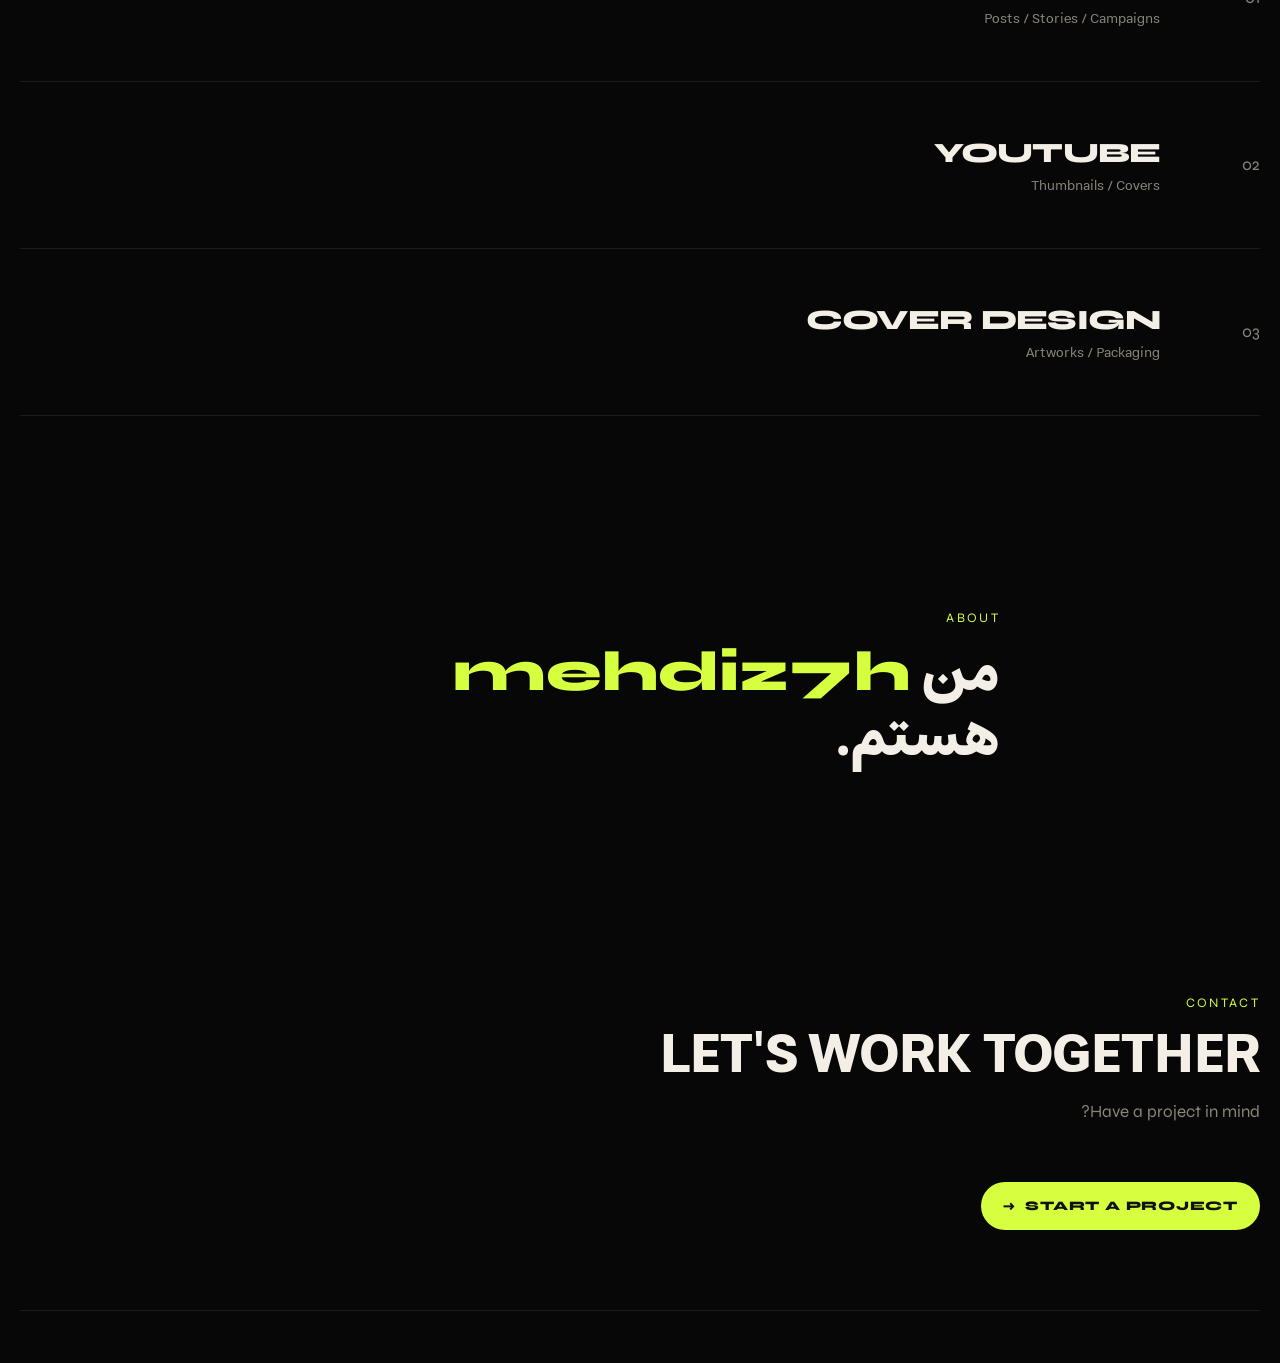
==== commit 7f01e506: "Restore large color-pick image; load collage from original files" ====
--- a/index.html
+++ b/index.html
@@ -15,7 +15,7 @@
   <link rel="preconnect" href="https://fonts.googleapis.com" />
   <link rel="preconnect" href="https://fonts.gstatic.com" crossorigin />
   <link href="https://fonts.googleapis.com/css2?family=Syne:wght@500;600;700;800&display=swap" rel="stylesheet" />
-  <link rel="stylesheet" href="styles.css?v=20260904f" />
+  <link rel="stylesheet" href="styles.css?v=20260904g" />
 </head>
 <body>
   <div class="noise" aria-hidden="true"></div>
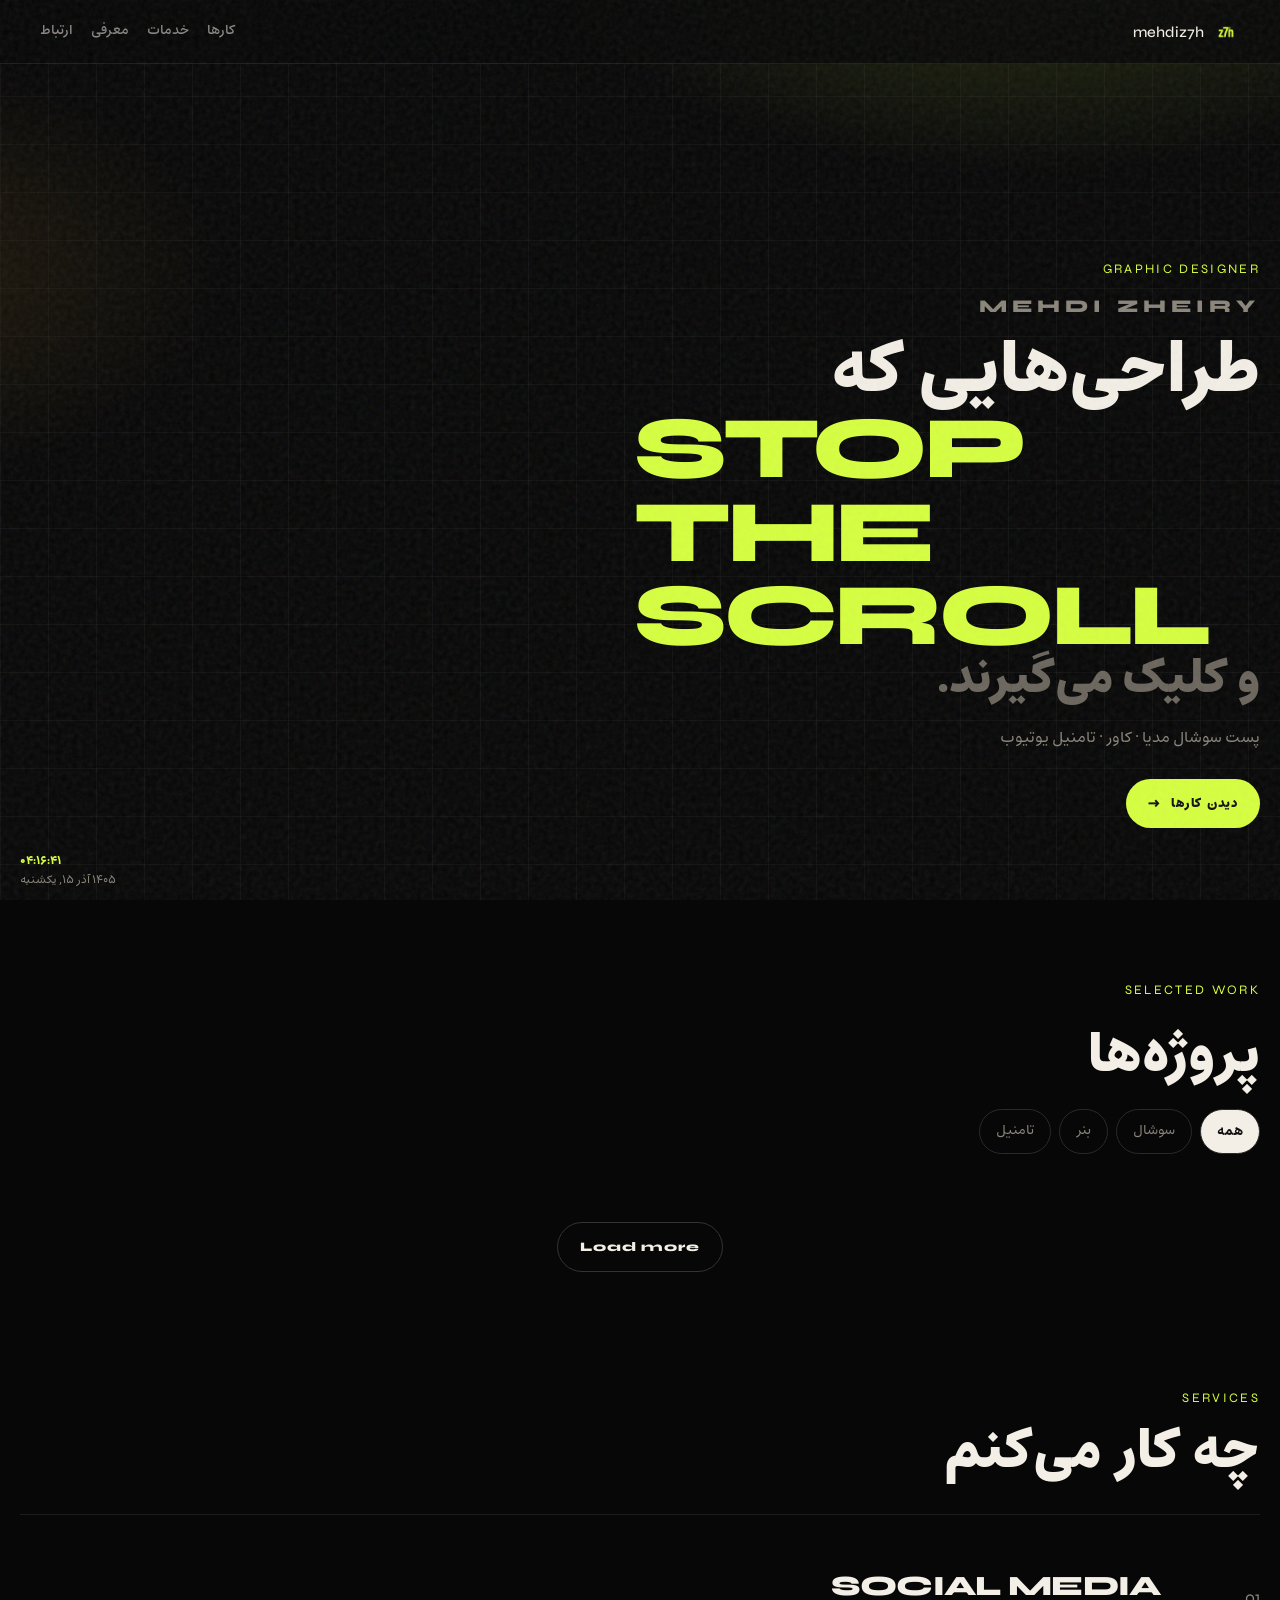
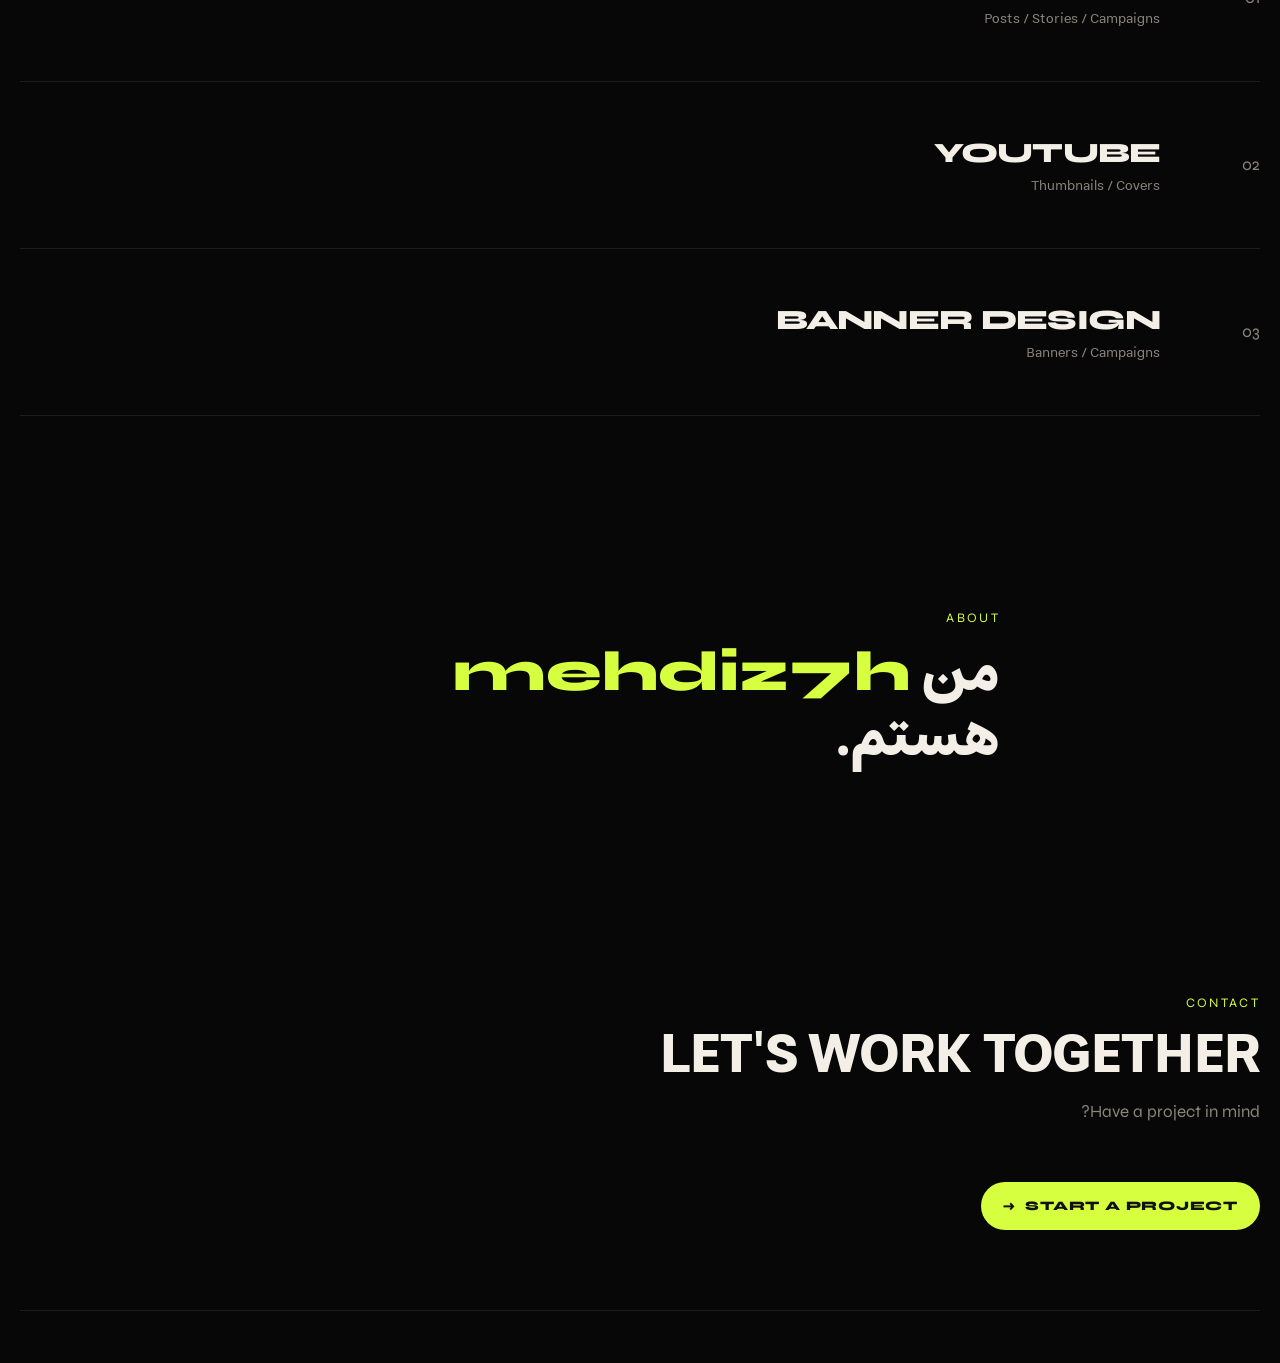
==== commit 54b89827: "Fit project images on desktop; works sidebar order list; cover renamed to banner" ====
--- a/index.html
+++ b/index.html
@@ -15,7 +15,7 @@
   <link rel="preconnect" href="https://fonts.googleapis.com" />
   <link rel="preconnect" href="https://fonts.gstatic.com" crossorigin />
   <link href="https://fonts.googleapis.com/css2?family=Syne:wght@500;600;700;800&display=swap" rel="stylesheet" />
-  <link rel="stylesheet" href="styles.css?v=20260904g" />
+  <link rel="stylesheet" href="styles.css?v=20260904i" />
 </head>
 <body>
   <div class="noise" aria-hidden="true"></div>
@@ -58,7 +58,7 @@
         <div class="filters" role="tablist">
           <button class="is-on" data-filter="all">همه</button>
           <button data-filter="social">سوشال</button>
-          <button data-filter="cover">کاور</button>
+          <button data-filter="cover">بنر</button>
           <button data-filter="yt">تامنیل</button>
         </div>
       </div>
@@ -91,8 +91,8 @@
         <a class="svc" href="#work" data-filter-jump="cover">
           <span class="num">03</span>
           <div>
-            <h3>COVER DESIGN</h3>
-            <p>Artworks / Packaging</p>
+            <h3>BANNER DESIGN</h3>
+            <p>Banners / Campaigns</p>
           </div>
           <img src="images/cover-01.webp" alt="" />
         </a>
--- a/styles.css
+++ b/styles.css
@@ -347,7 +347,18 @@
 .lb-nav.next { inset-inline-end: 12px; }
 .lb-meta { position: absolute; bottom: 20px; inset-inline: 20px; display: flex; gap: 10px; }
 
-.case { padding: 40px 0 80px; }
+.case { padding: 40px 0 80px; max-width: 880px; }
+.ba {
+  position: relative; direction: ltr; margin: 24px auto 32px;
+  overflow: hidden; border-radius: 12px; user-select: none; touch-action: none;
+  background: #111; max-width: 860px; max-height: 70vh;
+}
+.ba-final { width: 100%; height: auto; max-height: 70vh; object-fit: contain; display: block; margin: 0 auto; }
+.case .hero-img {
+  width: auto; max-width: min(860px, 100%); max-height: 70vh;
+  height: auto; object-fit: contain; background: transparent;
+  margin: 24px auto 32px; border-radius: 12px; display: block;
+}
 .case .hero-img {
   width: 100%; max-height: 78vh; height: auto; aspect-ratio: auto;
   object-fit: contain; background: transparent; margin: 24px 0 32px; border-radius: 12px;
@@ -358,11 +369,11 @@
 }
 .case .finals { display: grid; gap: 16px; }
 .ba {
-  position: relative; direction: ltr; margin: 24px 0 32px;
+  position: relative; direction: ltr; margin: 24px auto 32px;
   overflow: hidden; border-radius: 12px; user-select: none; touch-action: none;
-  background: #111;
-}
-.ba-final { width: 100%; height: auto; display: block; }
+  background: #111; max-width: 860px;
+}
+.ba-final { width: 100%; height: auto; max-height: 68vh; object-fit: contain; display: block; }
 .ba-clip {
   position: absolute; inset: 0 auto 0 0; width: var(--p, 50%);
   overflow: hidden;
